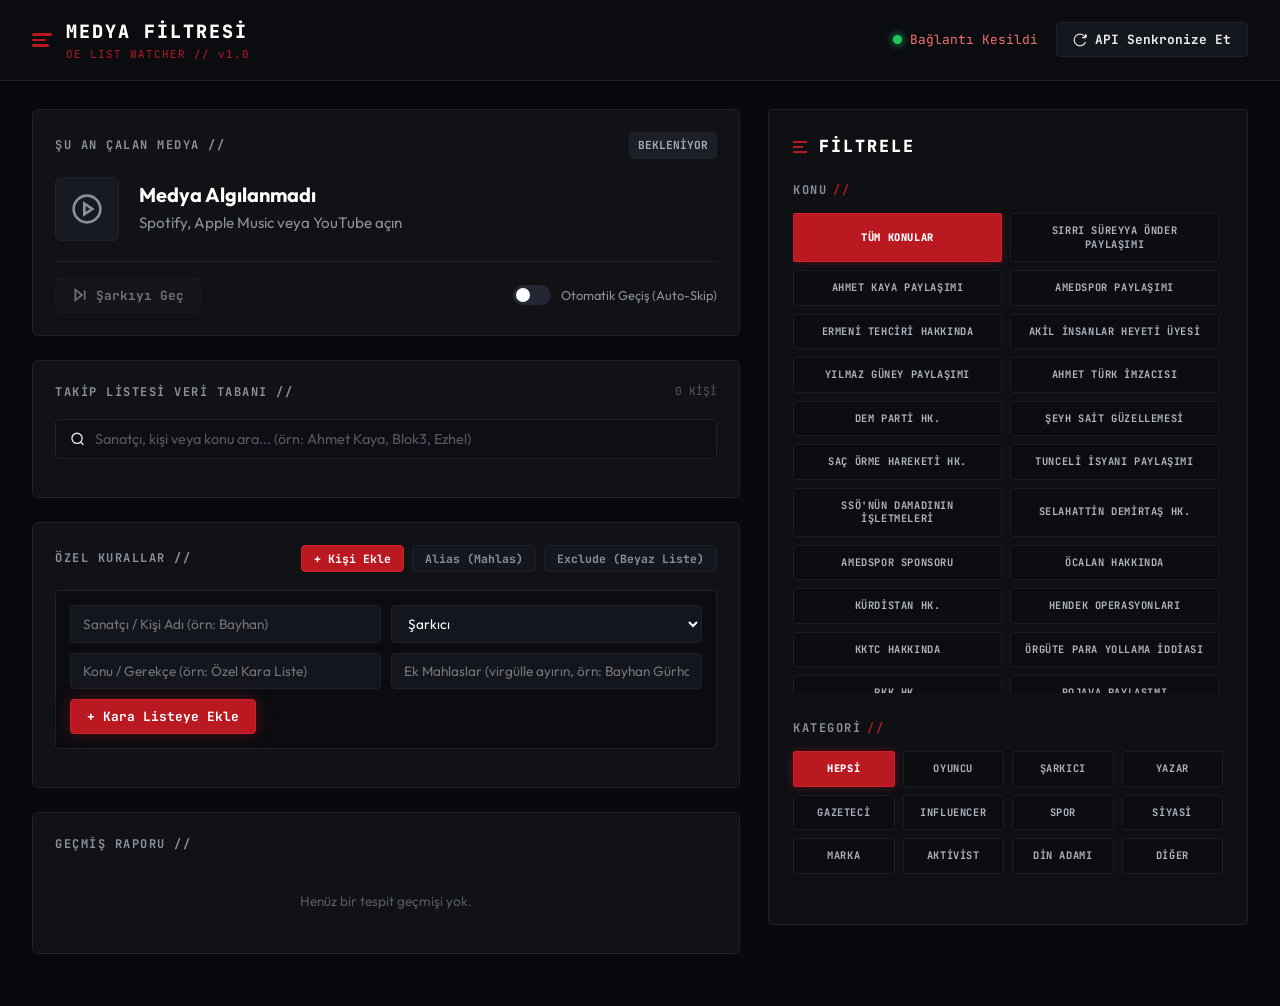
==== pkg/web/static/index.html @ 5edf6cc8 "feat: add config.json, password authentication, network isolation (127.0.0.1), and macOS Menu Bar ap" ====
<!DOCTYPE html>
<html lang="tr">
<head>
  <meta charset="UTF-8">
  <meta name="viewport" content="width=device-width, initial-scale=1.0">
  <title>Medya Filtresi // OE Kontrol Paneli</title>
  <link rel="preconnect" href="https://fonts.googleapis.com">
  <link rel="preconnect" href="https://fonts.gstatic.com" crossorigin>
  <link href="https://fonts.googleapis.com/css2?family=JetBrains+Mono:wght@400;600;700;800&family=Outfit:wght@400;500;600;700;800&display=swap" rel="stylesheet">
  <link rel="stylesheet" href="style.css">
</head>
<body>
  <div class="app-layout">
    <!-- Top Header Navigation -->
    <header class="navbar">
      <div class="brand">
        <div class="brand-icon">
          <span></span><span></span><span></span>
        </div>
        <div class="brand-text">
          <h1>MEDYA FİLTRESİ</h1>
          <span class="brand-tag">OE LIST WATCHER // v1.0</span>
        </div>
      </div>

      <div class="header-actions">
        <div class="live-indicator">
          <span class="pulse-dot"></span>
          <span id="connStatus">Canlı İzleniyor</span>
        </div>
        <button id="btnSync" class="btn btn-secondary">
          <svg width="14" height="14" viewBox="0 0 24 24" fill="none" stroke="currentColor" stroke-width="2"><path d="M21.5 2v6h-6M21.34 15.57a10 10 0 1 1-.57-8.38l5.67-5.67"/></svg>
          <span id="btnSyncText">API Senkronize Et</span>
        </button>
        <button id="btnLogout" class="btn btn-secondary btn-logout" style="display: none;" title="Güvenli Çıkış Yap">
          <span>🔒 Çıkış</span>
        </button>
      </div>
    </header>

    <!-- Cyberpunk Password Lock Screen Overlay -->
    <div id="loginOverlay" class="login-overlay" style="display: none;">
      <div class="login-card">
        <div class="login-badge">
          <span class="lock-icon">🔒</span>
          <span>GÜVENLİ ERİŞİM //</span>
        </div>
        <h2>OE LIST KONTROL PANELİ</h2>
        <p class="login-subtitle">Bu panel parola korumalıdır. Devam etmek için <code>config.json</code> dosyasında tanımlanan şifreyi girin.</p>
        
        <form id="loginForm" class="login-form">
          <div class="login-input-wrapper">
            <input type="password" id="loginPassword" placeholder="Parolanızı girin..." autofocus required autocomplete="current-password">
            <button type="button" id="btnTogglePassword" class="btn-toggle-pwd" title="Şifreyi Göster/Gizle">👁️</button>
          </div>
          <div id="loginErrorMsg" class="login-error" style="display: none;"></div>
          <button type="submit" class="btn btn-danger btn-login">
            <span>Giriş Yap</span>
            <svg width="16" height="16" viewBox="0 0 24 24" fill="none" stroke="currentColor" stroke-width="2.5"><line x1="5" y1="12" x2="19" y2="12"/><polyline points="12 5 19 12 12 19"/></svg>
          </button>
        </form>

        <div class="login-footer">
          <span>🛡️ Ağ Koruması: Etkin (127.0.0.1)</span>
          <span class="hint-muted">Parola config.json dosyasından ayarlanabilir.</span>
        </div>
      </div>
    </div>

    <main class="main-content">
      <!-- Left Column: Now Playing & Match Alert & Person Explorer -->
      <section class="left-panel">
        
        <!-- Live Now Playing Card -->
        <div class="card player-card" id="playerCard">
          <div class="card-header">
            <span class="section-label">ŞU AN ÇALAN MEDYA //</span>
            <span class="badge" id="playerSourceBadge">BEKLENİYOR</span>
          </div>

          <div class="player-body">
            <div class="track-cover-placeholder" id="trackCoverIcon">
              <svg width="32" height="32" viewBox="0 0 24 24" fill="none" stroke="currentColor" stroke-width="2"><circle cx="12" cy="12" r="10"/><path d="M10 8l6 4-6 4V8z"/></svg>
            </div>
            <div class="track-details">
              <h2 class="track-title" id="trackTitle">Medya Algılanmadı</h2>
              <p class="track-artist" id="trackArtist">Spotify, Apple Music veya YouTube açın</p>
              <span class="track-album" id="trackAlbum"></span>
            </div>
          </div>

          <div class="player-controls">
            <button id="btnSkipManual" class="btn btn-skip" disabled>
              <svg width="16" height="16" viewBox="0 0 24 24" fill="none" stroke="currentColor" stroke-width="2.5"><polygon points="5 4 15 12 5 20 5 4"/><line x1="19" y1="5" x2="19" y2="19"/></svg>
              Şarkıyı Geç
            </button>
            <div class="switch-container">
              <label class="switch">
                <input type="checkbox" id="autoSkipToggle">
                <span class="slider"></span>
              </label>
              <span class="switch-label">Otomatik Geçiş (Auto-Skip)</span>
            </div>
          </div>
        </div>

        <!-- Matched Person Alert Box (Appears when active song matches blacklist) -->
        <div class="alert-box" id="matchAlertBox" style="display: none;">
          <div class="alert-header">
            <div class="alert-title">
              <span class="warning-icon">⚠️</span>
              <strong>KARA LİSTE EŞLEŞMESİ BULUNDU!</strong>
            </div>
            <span class="alert-badge" id="alertMatchCategory">ŞARKICI</span>
          </div>
          <div class="alert-content">
            <div class="alert-row">
              <span class="label">İsim Soyisim:</span>
              <span class="value" id="alertMatchName">-</span>
            </div>
            <div class="alert-row">
              <span class="label">Kategori:</span>
              <span class="value" id="alertMatchTags">-</span>
            </div>
            <div class="alert-row">
              <span class="label">Konu(lar):</span>
              <span class="value" id="alertMatchTopics">-</span>
            </div>
          </div>
          <div class="alert-actions">
            <button id="btnAlertSkip" class="btn btn-danger">
              <svg width="16" height="16" viewBox="0 0 24 24" fill="none" stroke="currentColor" stroke-width="2.5"><polygon points="5 4 15 12 5 20 5 4"/><line x1="19" y1="5" x2="19" y2="19"/></svg>
              Şarkıyı Hemen Geç
            </button>
            <button id="btnAlertKeep" class="btn btn-secondary">Dinlemeye Devam Et</button>
            <button id="btnAlertAddAlias" class="btn btn-secondary" title="Bu sanatçıya alias/mahlas ekle">+ Mahlas Ekle</button>
            <button id="btnAlertAddExclude" class="btn btn-secondary" title="Bu sanatçıyı muaf tut (beyaz listeye ekle)">🛡️ Muaf Tut</button>
          </div>
        </div>

        <!-- Person Database Search & View -->
        <div class="card database-card">
          <div class="card-header">
            <span class="section-label">TAKİP LİSTESİ VERİ TABANI //</span>
            <span class="count-badge" id="personCountBadge">0 KİŞİ</span>
          </div>

          <div class="search-bar">
            <svg width="16" height="16" viewBox="0 0 24 24" fill="none" stroke="currentColor" stroke-width="2"><circle cx="11" cy="11" r="8"/><line x1="21" y1="21" x2="16.65" y2="16.65"/></svg>
            <input type="text" id="searchInput" placeholder="Sanatçı, kişi veya konu ara... (örn: Ahmet Kaya, Blok3, Ezhel)">
          </div>

          <div class="persons-list" id="personsList">
            <!-- Rendered by JS -->
          </div>
        </div>

        <!-- Custom Rules Management Card -->
        <div class="card custom-rules-card">
          <div class="card-header">
            <span class="section-label">ÖZEL KURALLAR //</span>
            <div class="rules-tabs">
              <button class="rule-tab-btn active" data-tab="tabAddPerson">+ Kişi Ekle</button>
              <button class="rule-tab-btn" data-tab="tabAlias">Alias (Mahlas)</button>
              <button class="rule-tab-btn" data-tab="tabExclude">Exclude (Beyaz Liste)</button>
            </div>
          </div>

          <!-- Tab 1: Add Person -->
          <div class="rule-tab-pane active" id="tabAddPerson">
            <form id="formAddPerson" class="rules-form">
              <div class="form-row">
                <input type="text" id="customPersonName" placeholder="Sanatçı / Kişi Adı (örn: Bayhan)" required>
                <select id="customPersonTag">
                  <option value="Şarkıcı">Şarkıcı</option>
                  <option value="Oyuncu">Oyuncu</option>
                  <option value="Yazar">Yazar</option>
                  <option value="Gazeteci">Gazeteci</option>
                  <option value="Influencer">Influencer</option>
                  <option value="Spor">Spor</option>
                  <option value="Siyasi">Siyasi</option>
                  <option value="Marka">Marka</option>
                  <option value="Aktivist">Aktivist</option>
                  <option value="Din Adamı">Din Adamı</option>
                  <option value="Diğer">Diğer</option>
                </select>
              </div>
              <div class="form-row">
                <input type="text" id="customPersonTopic" placeholder="Konu / Gerekçe (örn: Özel Kara Liste)">
                <input type="text" id="customPersonAliases" placeholder="Ek Mahlaslar (virgülle ayırın, örn: Bayhan Gürhan)">
              </div>
              <button type="submit" class="btn btn-danger">+ Kara Listeye Ekle</button>
            </form>
            <div class="custom-items-list" id="customPersonsList"></div>
          </div>

          <!-- Tab 2: Custom Alias -->
          <div class="rule-tab-pane" id="tabAlias" style="display: none;">
            <p class="rule-desc">Medyada geçen takma adları veritabanındaki hedef kişiye eşleştirin. (Aşağıdaki listeden hedef kişiyi seçebilir veya listedeki kişilerin yanındaki <strong>+ Alias</strong> butonunu kullanabilirsiniz.)</p>
            <form id="formAddAlias" class="rules-form">
              <div class="form-row">
                <input type="text" id="aliasName" placeholder="Takma Ad / Kısaltma (örn: Süperstar)" required>
                <input type="text" id="aliasTarget" list="allPersonsDatalist" placeholder="Hedef Kişi (Listeden arayın/seçin)" required autocomplete="off">
                <datalist id="allPersonsDatalist"></datalist>
              </div>
              <button type="submit" class="btn btn-secondary">+ Alias Kaydet</button>
            </form>
            <div class="custom-items-list" id="customAliasesList"></div>
          </div>

          <!-- Tab 3: Exclude List (Whitelist) -->
          <div class="rule-tab-pane" id="tabExclude" style="display: none;">
            <p class="rule-desc">Bu listedeki sanatçı veya isimler kara listede eşleşse dahi ASLA uyarılmaz veya geçilmez.</p>
            <form id="formAddExclude" class="rules-form">
              <div class="form-row">
                <input type="text" id="excludeName" placeholder="Muaf Tutulacak Sanatçı / Şarkı (örn: Ahmet Aslan)" required>
                <button type="submit" class="btn btn-secondary">+ Beyaz Listeye Ekle</button>
              </div>
            </form>
            <div class="custom-items-list" id="customExcludeList"></div>
          </div>
        </div>

        <!-- Detection History Log -->
        <div class="card history-card">
          <div class="card-header">
            <span class="section-label">GEÇMİŞ RAPORU //</span>
          </div>
          <div class="history-list" id="historyList">
            <div class="empty-state">Henüz bir tespit geçmişi yok.</div>
          </div>
        </div>

      </section>

      <!-- Right Column: Filter Control Box (Exact Match to User's Screenshot) -->
      <aside class="right-panel">
        <div class="filter-panel">
          <div class="filter-header">
            <div class="filter-title">
              <div class="filter-bars">
                <span></span><span></span><span></span>
              </div>
              <h2>FİLTRELE</h2>
            </div>
          </div>

          <!-- Section: Konu // -->
          <div class="filter-group">
            <div class="group-title">
              <span>KONU</span>
              <span class="slash">//</span>
            </div>
            <div class="button-grid topic-grid" id="topicsGrid">
              <!-- Dynamically populated or exact match buttons -->
              <button class="filter-btn active" data-topic="TÜM KONULAR">TÜM KONULAR</button>
              <button class="filter-btn" data-topic="SIRRI SÜREYYA ÖNDER PAYLAŞIMI">SIRRI SÜREYYA ÖNDER PAYLAŞIMI</button>
              <button class="filter-btn" data-topic="AHMET KAYA PAYLAŞIMI">AHMET KAYA PAYLAŞIMI</button>
              <button class="filter-btn" data-topic="AMEDSPOR PAYLAŞIMI">AMEDSPOR PAYLAŞIMI</button>
              <button class="filter-btn" data-topic="ERMENİ TEHCİRİ HAKKINDA">ERMENİ TEHCİRİ HAKKINDA</button>
              <button class="filter-btn" data-topic="AKİL İNSANLAR HEYETİ ÜYESİ">AKİL İNSANLAR HEYETİ ÜYESİ</button>
              <button class="filter-btn" data-topic="YILMAZ GÜNEY PAYLAŞIMI">YILMAZ GÜNEY PAYLAŞIMI</button>
              <button class="filter-btn" data-topic="AHMET TÜRK İMZACISI">AHMET TÜRK İMZACISI</button>
              <button class="filter-btn" data-topic="DEM PARTİ HK.">DEM PARTİ HK.</button>
              <button class="filter-btn" data-topic="ŞEYH SAİT GÜZELLEMESİ">ŞEYH SAİT GÜZELLEMESİ</button>
              <button class="filter-btn" data-topic="SAÇ ÖRME HAREKETİ HK.">SAÇ ÖRME HAREKETİ HK.</button>
              <button class="filter-btn" data-topic="TUNCELİ İSYANI PAYLAŞIMI">TUNCELİ İSYANI PAYLAŞIMI</button>
              <button class="filter-btn" data-topic="SSÖ'NÜN DAMADININ İŞLETMELERİ">SSÖ'NÜN DAMADININ İŞLETMELERİ</button>
              <button class="filter-btn" data-topic="SELAHATTİN DEMİRTAŞ HK.">SELAHATTİN DEMİRTAŞ HK.</button>
              <button class="filter-btn" data-topic="AMEDSPOR SPONSORU">AMEDSPOR SPONSORU</button>
              <button class="filter-btn" data-topic="ÖCALAN HAKKINDA">ÖCALAN HAKKINDA</button>
              <button class="filter-btn" data-topic="KÜRDİSTAN HK.">KÜRDİSTAN HK.</button>
              <button class="filter-btn" data-topic="HENDEK OPERASYONLARI">HENDEK OPERASYONLARI</button>
              <button class="filter-btn" data-topic="KKTC HAKKINDA">KKTC HAKKINDA</button>
              <button class="filter-btn" data-topic="ÖRGÜTE PARA YOLLAMA İDDİASI">ÖRGÜTE PARA YOLLAMA İDDİASI</button>
              <button class="filter-btn" data-topic="PKK HK.">PKK HK.</button>
              <button class="filter-btn" data-topic="ROJAVA PAYLAŞIMI">ROJAVA PAYLAŞIMI</button>
              <button class="filter-btn" data-topic="SİLAHLI SALDIRI İFADESİ">SİLAHLI SALDIRI İFADESİ</button>
              <button class="filter-btn" data-topic="TSK'YA İFTİRA">TSK'YA İFTİRA</button>
              <button class="filter-btn" data-topic="YDG-H HK.">YDG-H HK.</button>
            </div>
          </div>

          <!-- Section: Kategori // -->
          <div class="filter-group">
            <div class="group-title">
              <span>KATEGORİ</span>
              <span class="slash">//</span>
            </div>
            <div class="button-grid category-grid" id="categoriesGrid">
              <button class="filter-btn active" data-category="HEPSİ">HEPSİ</button>
              <button class="filter-btn" data-category="OYUNCU">OYUNCU</button>
              <button class="filter-btn" data-category="ŞARKICI">ŞARKICI</button>
              <button class="filter-btn" data-category="YAZAR">YAZAR</button>
              <button class="filter-btn" data-category="GAZETECİ">GAZETECİ</button>
              <button class="filter-btn" data-category="INFLUENCER">INFLUENCER</button>
              <button class="filter-btn" data-category="SPOR">SPOR</button>
              <button class="filter-btn" data-category="SİYASİ">SİYASİ</button>
              <button class="filter-btn" data-category="MARKA">MARKA</button>
              <button class="filter-btn" data-category="AKTİVİST">AKTİVİST</button>
              <button class="filter-btn" data-category="DİN ADAMI">DİN ADAMI</button>
              <button class="filter-btn" data-category="DİĞER">DİĞER</button>
            </div>
          </div>

        </div>
      </aside>
    </main>
  </div>

  <!-- Modal: Quick Add Alias from Person List -->
  <div class="modal-backdrop" id="aliasModal" style="display: none;">
    <div class="modal-card">
      <div class="modal-header">
        <div class="modal-title">
          <span class="slash">//</span>
          <h3>ALİAS (MAHLAS) EKLE</h3>
        </div>
        <button class="modal-close-btn" id="btnModalClose">✕</button>
      </div>
      <div class="modal-body">
        <div class="modal-info-row">
          <span class="modal-label">HEDEF KİŞİ:</span>
          <span class="modal-target-name" id="modalTargetName">-</span>
        </div>
        <div class="modal-input-group">
          <label for="modalAliasInput">Bu kişi için geçerli olacak takma ad / mahlas:</label>
          <input type="text" id="modalAliasInput" placeholder="Örn: Süperstar, Blok, vb." autocomplete="off">
        </div>
        <p class="modal-hint">💡 Çalan medyada veya şarkı başlığında bu takma ad geçtiğinde otomatik olarak seçilen kişiyle eşleşecektir.</p>
      </div>
      <div class="modal-footer">
        <button class="btn btn-secondary" id="btnModalCancel">İptal</button>
        <button class="btn btn-danger" id="btnModalSave">+ Alias Kaydet</button>
      </div>
    </div>
  </div>

  <!-- Toast Notification Container -->
  <div class="toast-container" id="toastContainer"></div>

  <script src="app.js"></script>
</body>
</html>
---- pkg/web/static/style.css ----
:root {
  --bg-main: #08090c;
  --bg-card: #101216;
  --bg-card-hover: #15181e;
  --bg-btn: #0c0d10;
  --border-color: #1e2129;
  --border-focus: #353945;
  --text-primary: #ededed;
  --text-secondary: #8c909e;
  --text-muted: #555966;
  
  --accent-red: #ba1922;
  --accent-red-hover: #d21f29;
  --accent-red-glow: rgba(186, 25, 34, 0.35);
  
  --color-green: #22c55e;
  --color-amber: #f59e0b;
  --color-blue: #3b82f6;

  --font-main: 'Outfit', -apple-system, BlinkMacSystemFont, sans-serif;
  --font-mono: 'JetBrains Mono', monospace;
}

* {
  box-sizing: border-box;
  margin: 0;
  padding: 0;
}

body {
  background-color: var(--bg-main);
  color: var(--text-primary);
  font-family: var(--font-main);
  line-height: 1.5;
  min-height: 100vh;
  -webkit-font-smoothing: antialiased;
}

.app-layout {
  display: flex;
  flex-direction: column;
  min-height: 100vh;
}

/* Navbar */
.navbar {
  display: flex;
  justify-content: space-between;
  align-items: center;
  padding: 18px 32px;
  background: #0b0c10;
  border-bottom: 1px solid var(--border-color);
  position: sticky;
  top: 0;
  z-index: 100;
}

.brand {
  display: flex;
  align-items: center;
  gap: 14px;
}

.brand-icon {
  display: flex;
  flex-direction: column;
  gap: 3px;
  width: 20px;
}

.brand-icon span {
  display: block;
  height: 2.5px;
  background: var(--accent-red);
  border-radius: 2px;
}
.brand-icon span:nth-child(2) { width: 14px; }
.brand-icon span:nth-child(3) { width: 17px; }

.brand-text h1 {
  font-family: var(--font-mono);
  font-size: 1.15rem;
  font-weight: 800;
  letter-spacing: 2px;
  color: #ffffff;
}

.brand-tag {
  font-family: var(--font-mono);
  font-size: 0.68rem;
  color: var(--accent-red);
  letter-spacing: 1px;
  display: block;
}

.header-actions {
  display: flex;
  align-items: center;
  gap: 18px;
}

.live-indicator {
  display: flex;
  align-items: center;
  gap: 8px;
  font-family: var(--font-mono);
  font-size: 0.8rem;
  color: var(--text-secondary);
}

.pulse-dot {
  width: 9px;
  height: 9px;
  border-radius: 50%;
  background: var(--color-green);
  box-shadow: 0 0 8px var(--color-green);
  animation: pulse 2s infinite;
}

@keyframes pulse {
  0% { transform: scale(0.95); opacity: 0.7; }
  50% { transform: scale(1.15); opacity: 1; }
  100% { transform: scale(0.95); opacity: 0.7; }
}

/* Layout Grid */
.main-content {
  display: grid;
  grid-template-columns: 1fr 480px;
  gap: 28px;
  padding: 28px 32px;
  max-width: 1600px;
  margin: 0 auto;
  width: 100%;
}

@media (max-width: 1100px) {
  .main-content {
    grid-template-columns: 1fr;
  }
}

/* Cards */
.card {
  background: var(--bg-card);
  border: 1px solid var(--border-color);
  border-radius: 6px;
  padding: 22px;
  margin-bottom: 24px;
}

.card-header {
  display: flex;
  justify-content: space-between;
  align-items: center;
  margin-bottom: 18px;
}

.section-label {
  font-family: var(--font-mono);
  font-size: 0.75rem;
  font-weight: 700;
  letter-spacing: 1.5px;
  color: var(--text-secondary);
}

.badge {
  font-family: var(--font-mono);
  font-size: 0.7rem;
  font-weight: 700;
  padding: 4px 8px;
  border-radius: 4px;
  background: #1c1f28;
  color: #a4a9b8;
  border: 1px solid var(--border-color);
}

.badge.playing {
  background: rgba(34, 197, 94, 0.15);
  color: #4ade80;
  border-color: rgba(34, 197, 94, 0.3);
}

.badge.warn {
  background: var(--accent-red-glow);
  color: #ff6b6b;
  border-color: var(--accent-red);
}

/* Player Card */
.player-body {
  display: flex;
  align-items: center;
  gap: 20px;
  margin-bottom: 20px;
}

.track-cover-placeholder {
  width: 64px;
  height: 64px;
  border-radius: 6px;
  background: #181a22;
  border: 1px solid var(--border-color);
  display: flex;
  align-items: center;
  justify-content: center;
  color: var(--text-secondary);
}

.track-details {
  flex: 1;
  min-width: 0;
}

.track-title {
  font-size: 1.25rem;
  font-weight: 700;
  white-space: nowrap;
  overflow: hidden;
  text-overflow: ellipsis;
  color: #fff;
}

.track-artist {
  font-size: 0.95rem;
  color: var(--text-secondary);
  margin-top: 2px;
}

.track-album {
  font-size: 0.8rem;
  color: var(--text-muted);
  display: block;
  margin-top: 2px;
}

.player-controls {
  display: flex;
  align-items: center;
  justify-content: space-between;
  border-top: 1px solid var(--border-color);
  padding-top: 16px;
}

/* Buttons */
.btn {
  display: inline-flex;
  align-items: center;
  gap: 8px;
  padding: 8px 16px;
  border-radius: 4px;
  font-family: var(--font-mono);
  font-size: 0.8rem;
  font-weight: 700;
  cursor: pointer;
  border: 1px solid transparent;
  transition: all 0.15s ease;
}

.btn:disabled {
  opacity: 0.4;
  cursor: not-allowed;
}

.btn-secondary {
  background: #15171e;
  border-color: var(--border-color);
  color: var(--text-primary);
}

.btn-secondary:hover:not(:disabled) {
  background: #1c202a;
  border-color: var(--border-focus);
}

.btn-skip {
  background: #181b24;
  border-color: var(--border-color);
  color: #fff;
}

.btn-skip:hover:not(:disabled) {
  background: var(--accent-red);
  border-color: var(--accent-red-hover);
}

.btn-danger {
  background: var(--accent-red);
  border-color: var(--accent-red-hover);
  color: #ffffff;
  box-shadow: 0 0 15px var(--accent-red-glow);
}

.btn-danger:hover:not(:disabled) {
  background: var(--accent-red-hover);
}

/* Switch */
.switch-container {
  display: flex;
  align-items: center;
  gap: 10px;
}

.switch {
  position: relative;
  display: inline-block;
  width: 38px;
  height: 20px;
}

.switch input {
  opacity: 0;
  width: 0;
  height: 0;
}

.slider {
  position: absolute;
  cursor: pointer;
  top: 0; left: 0; right: 0; bottom: 0;
  background-color: #242733;
  transition: .3s;
  border-radius: 20px;
}

.slider:before {
  position: absolute;
  content: "";
  height: 14px;
  width: 14px;
  left: 3px;
  bottom: 3px;
  background-color: white;
  transition: .3s;
  border-radius: 50%;
}

input:checked + .slider {
  background-color: var(--accent-red);
}

input:checked + .slider:before {
  transform: translateX(18px);
}

.switch-label {
  font-size: 0.8rem;
  color: var(--text-secondary);
}

/* Alert Box */
.alert-box {
  background: #1a0f12;
  border: 1.5px solid var(--accent-red);
  border-radius: 6px;
  padding: 20px;
  margin-bottom: 24px;
  box-shadow: 0 0 25px rgba(186, 25, 34, 0.25);
  animation: glow 1.5s infinite alternate;
}

@keyframes glow {
  from { border-color: var(--accent-red); }
  to { border-color: #f87171; }
}

.alert-header {
  display: flex;
  justify-content: space-between;
  align-items: center;
  margin-bottom: 14px;
}

.alert-title {
  display: flex;
  align-items: center;
  gap: 8px;
  font-family: var(--font-mono);
  font-size: 0.9rem;
  color: #ff7676;
}

.alert-badge {
  background: var(--accent-red);
  color: #fff;
  font-family: var(--font-mono);
  font-size: 0.7rem;
  font-weight: 800;
  padding: 3px 8px;
  border-radius: 3px;
}

.alert-content {
  display: flex;
  flex-direction: column;
  gap: 6px;
  margin-bottom: 18px;
  background: rgba(0,0,0,0.3);
  padding: 12px;
  border-radius: 4px;
}

.alert-row {
  display: flex;
  font-size: 0.85rem;
}

.alert-row .label {
  width: 110px;
  color: var(--text-secondary);
  font-family: var(--font-mono);
}

.alert-row .value {
  color: #ffffff;
  font-weight: 600;
}

.alert-actions {
  display: flex;
  gap: 12px;
}

/* Person Database Card */
.search-bar {
  display: flex;
  align-items: center;
  gap: 10px;
  background: #0e0f14;
  border: 1px solid var(--border-color);
  padding: 10px 14px;
  border-radius: 4px;
  margin-bottom: 16px;
}

.search-bar input {
  background: transparent;
  border: none;
  outline: none;
  color: #fff;
  width: 100%;
  font-family: var(--font-main);
  font-size: 0.9rem;
}

.search-bar input::placeholder {
  color: var(--text-muted);
}

.count-badge {
  font-family: var(--font-mono);
  font-size: 0.7rem;
  color: var(--text-muted);
}

.persons-list {
  max-height: 380px;
  overflow-y: auto;
  display: flex;
  flex-direction: column;
  gap: 8px;
}

.person-item {
  background: #0c0e12;
  border: 1px solid var(--border-color);
  padding: 10px 14px;
  border-radius: 4px;
  display: flex;
  justify-content: space-between;
  align-items: center;
  gap: 12px;
  transition: all 0.15s ease;
}

.person-item:hover {
  background: #11141b;
  border-color: #292d38;
}

.person-info {
  display: flex;
  flex-direction: column;
  gap: 3px;
  flex: 1;
  min-width: 0;
}

.person-name {
  font-size: 0.95rem;
  font-weight: 600;
  color: #fff;
  white-space: nowrap;
  overflow: hidden;
  text-overflow: ellipsis;
}

.person-topics {
  font-size: 0.75rem;
  color: var(--text-muted);
  white-space: nowrap;
  overflow: hidden;
  text-overflow: ellipsis;
}

.person-side {
  display: flex;
  align-items: center;
  gap: 10px;
  flex-shrink: 0;
}

.person-tags {
  display: flex;
  gap: 6px;
}

.tag-pill {
  font-family: var(--font-mono);
  font-size: 0.65rem;
  padding: 2px 6px;
  border-radius: 3px;
  background: #181a24;
  color: #9ba0b4;
  border: 1px solid var(--border-color);
}

.person-actions {
  display: flex;
  gap: 6px;
}

.btn-item-action {
  background: #141720;
  border: 1px solid var(--border-color);
  color: var(--text-secondary);
  font-family: var(--font-mono);
  font-size: 0.72rem;
  padding: 3px 8px;
  border-radius: 3px;
  cursor: pointer;
  transition: all 0.15s ease;
  white-space: nowrap;
  display: inline-flex;
  align-items: center;
  gap: 4px;
}

.btn-item-action:hover {
  background: #1c212d;
  color: #fff;
  border-color: var(--border-focus);
}

.btn-add-alias:hover {
  background: rgba(186, 25, 34, 0.2);
  border-color: var(--accent-red);
  color: #ff8080;
}

.btn-add-exclude:hover {
  background: rgba(34, 197, 94, 0.15);
  border-color: var(--color-green);
  color: #4ade80;
}

/* History Card */
.history-list {
  display: flex;
  flex-direction: column;
  gap: 8px;
  max-height: 250px;
  overflow-y: auto;
}

.history-item {
  display: flex;
  justify-content: space-between;
  align-items: center;
  font-size: 0.8rem;
  padding: 8px 12px;
  background: #0c0e12;
  border-left: 3px solid var(--border-color);
  border-radius: 2px;
}

.history-item.skipped { border-left-color: var(--accent-red); }
.history-item.kept { border-left-color: var(--color-blue); }

.empty-state {
  color: var(--text-muted);
  font-size: 0.85rem;
  text-align: center;
  padding: 20px;
}

/* ==========================================================================
   Filter Panel (Right Aside - Matching User Screenshot)
   ========================================================================== */
.filter-panel {
  background: #0e1014;
  border: 1px solid var(--border-color);
  border-radius: 4px;
  padding: 24px;
  position: sticky;
  top: 90px;
}

.filter-header {
  margin-bottom: 22px;
}

.filter-title {
  display: flex;
  align-items: center;
  gap: 12px;
}

.filter-bars {
  display: flex;
  flex-direction: column;
  gap: 3px;
}

.filter-bars span {
  display: block;
  width: 14px;
  height: 2px;
  background: var(--accent-red);
}
.filter-bars span:nth-child(2) { width: 10px; }
.filter-bars span:nth-child(3) { width: 14px; }

.filter-title h2 {
  font-family: var(--font-mono);
  font-size: 1.05rem;
  font-weight: 800;
  letter-spacing: 2px;
  color: #ffffff;
}

.filter-group {
  margin-bottom: 26px;
}

.group-title {
  font-family: var(--font-mono);
  font-size: 0.75rem;
  font-weight: 700;
  letter-spacing: 1.5px;
  color: #8c909e;
  margin-bottom: 14px;
  display: flex;
  gap: 6px;
}

.group-title .slash {
  color: var(--accent-red);
}

.button-grid {
  display: grid;
  gap: 8px;
}

.topic-grid {
  grid-template-columns: 1fr 1fr;
  max-height: 480px;
  overflow-y: auto;
  padding-right: 4px;
}

.category-grid {
  grid-template-columns: repeat(auto-fill, minmax(100px, 1fr));
}

.filter-btn {
  background: var(--bg-btn);
  border: 1px solid #1a1c22;
  color: #b1b5c2;
  font-family: var(--font-mono);
  font-size: 0.65rem;
  font-weight: 700;
  letter-spacing: 0.6px;
  text-transform: uppercase;
  padding: 10px 8px;
  border-radius: 2px;
  cursor: pointer;
  text-align: center;
  transition: all 0.12s ease;
  line-height: 1.3;
}

.filter-btn:hover {
  background: #161820;
  border-color: #2c303c;
  color: #ffffff;
}

.filter-btn.active {
  background: var(--accent-red);
  border-color: var(--accent-red-hover);
  color: #ffffff;
  font-weight: 800;
  box-shadow: 0 0 10px rgba(186, 25, 34, 0.4);
}

/* Custom scrollbars */
::-webkit-scrollbar {
  width: 5px;
  height: 5px;
}
::-webkit-scrollbar-track {
  background: transparent;
}
::-webkit-scrollbar-thumb {
  background: #232632;
  border-radius: 3px;
}
::-webkit-scrollbar-thumb:hover {
  background: #373b4d;
}

/* Custom Rules Card */
.rules-tabs {
  display: flex;
  gap: 8px;
}

.rule-tab-btn {
  background: #141720;
  border: 1px solid var(--border-color);
  color: var(--text-secondary);
  font-family: var(--font-mono);
  font-size: 0.72rem;
  font-weight: 700;
  padding: 5px 12px;
  border-radius: 4px;
  cursor: pointer;
  transition: all 0.15s ease;
}

.rule-tab-btn:hover {
  background: #1b202c;
  color: #fff;
}

.rule-tab-btn.active {
  background: var(--accent-red);
  border-color: var(--accent-red-hover);
  color: #fff;
}

.rule-desc {
  font-size: 0.8rem;
  color: var(--text-muted);
  margin-bottom: 12px;
}

.rules-form {
  display: flex;
  flex-direction: column;
  gap: 10px;
  margin-bottom: 16px;
  background: #0b0c10;
  padding: 14px;
  border-radius: 4px;
  border: 1px solid var(--border-color);
}

.form-row {
  display: flex;
  gap: 10px;
}

.rules-form input, .rules-form select {
  flex: 1;
  background: #14161f;
  border: 1px solid var(--border-color);
  padding: 8px 12px;
  border-radius: 4px;
  color: #fff;
  font-family: var(--font-main);
  font-size: 0.85rem;
  outline: none;
}

.rules-form input:focus, .rules-form select:focus {
  border-color: var(--border-focus);
}

.rules-form button {
  align-self: flex-start;
}

.custom-items-list {
  display: flex;
  flex-direction: column;
  gap: 6px;
  max-height: 220px;
  overflow-y: auto;
}

.custom-item {
  display: flex;
  justify-content: space-between;
  align-items: center;
  background: #0c0e12;
  border: 1px solid var(--border-color);
  padding: 8px 12px;
  border-radius: 4px;
  font-size: 0.85rem;
}

.custom-item-name {
  font-weight: 600;
  color: #fff;
}

.custom-item-meta {
  font-size: 0.75rem;
  color: var(--text-muted);
  margin-left: 8px;
}

.btn-icon-del {
  background: transparent;
  border: none;
  color: #ef4444;
  cursor: pointer;
  padding: 4px 8px;
  border-radius: 3px;
  font-family: var(--font-mono);
  font-size: 0.8rem;
  transition: all 0.15s ease;
}

.btn-icon-del:hover {
  background: rgba(239, 68, 68, 0.2);
  color: #ff7878;
}

/* Modal Backdrop & Dialog */
.modal-backdrop {
  position: fixed;
  inset: 0;
  background: rgba(4, 5, 7, 0.82);
  backdrop-filter: blur(6px);
  -webkit-backdrop-filter: blur(6px);
  z-index: 1000;
  display: flex;
  justify-content: center;
  align-items: center;
  padding: 20px;
  animation: fadeIn 0.15s ease-out;
}

@keyframes fadeIn {
  from { opacity: 0; }
  to { opacity: 1; }
}

.modal-card {
  background: #111318;
  border: 1px solid var(--border-color);
  border-top: 2.5px solid var(--accent-red);
  border-radius: 6px;
  width: 100%;
  max-width: 480px;
  box-shadow: 0 16px 40px rgba(0, 0, 0, 0.7), 0 0 24px rgba(186, 25, 34, 0.2);
  animation: slideUp 0.18s ease-out;
}

@keyframes slideUp {
  from { transform: translateY(12px) scale(0.98); opacity: 0; }
  to { transform: translateY(0) scale(1); opacity: 1; }
}

.modal-header {
  display: flex;
  justify-content: space-between;
  align-items: center;
  padding: 16px 20px;
  border-bottom: 1px solid var(--border-color);
}

.modal-title {
  display: flex;
  align-items: center;
  gap: 8px;
}

.modal-title h3 {
  font-family: var(--font-mono);
  font-size: 0.9rem;
  letter-spacing: 1.5px;
  color: #fff;
  font-weight: 700;
}

.modal-close-btn {
  background: transparent;
  border: none;
  color: var(--text-muted);
  font-size: 1.1rem;
  cursor: pointer;
  padding: 4px 8px;
  border-radius: 3px;
  transition: all 0.15s;
}

.modal-close-btn:hover {
  background: rgba(255, 255, 255, 0.08);
  color: #fff;
}

.modal-body {
  padding: 20px;
  display: flex;
  flex-direction: column;
  gap: 14px;
}

.modal-info-row {
  display: flex;
  align-items: baseline;
  gap: 10px;
  background: #090a0d;
  padding: 10px 14px;
  border-radius: 4px;
  border: 1px solid var(--border-color);
}

.modal-label {
  font-family: var(--font-mono);
  font-size: 0.72rem;
  color: var(--text-muted);
  letter-spacing: 1px;
}

.modal-target-name {
  font-size: 1rem;
  font-weight: 700;
  color: #ffffff;
}

.modal-input-group {
  display: flex;
  flex-direction: column;
  gap: 6px;
}

.modal-input-group label {
  font-size: 0.82rem;
  color: var(--text-secondary);
}

.modal-input-group input {
  background: #090a0d;
  border: 1px solid var(--border-color);
  padding: 10px 14px;
  border-radius: 4px;
  color: #fff;
  font-family: var(--font-main);
  font-size: 0.95rem;
  outline: none;
  transition: all 0.15s ease;
}

.modal-input-group input:focus {
  border-color: var(--accent-red);
  box-shadow: 0 0 12px rgba(186, 25, 34, 0.3);
}

.modal-hint {
  font-size: 0.76rem;
  color: var(--text-muted);
  line-height: 1.4;
}

.modal-footer {
  display: flex;
  justify-content: flex-end;
  gap: 10px;
  padding: 14px 20px;
  background: #0d0f14;
  border-top: 1px solid var(--border-color);
  border-radius: 0 0 6px 6px;
}

/* Toast Notifications */
.toast-container {
  position: fixed;
  bottom: 24px;
  right: 24px;
  z-index: 1100;
  display: flex;
  flex-direction: column;
  gap: 10px;
  pointer-events: none;
}

.toast {
  background: #141720;
  border: 1px solid var(--border-color);
  border-left: 3px solid var(--color-green);
  padding: 12px 18px;
  border-radius: 4px;
  color: #fff;
  font-size: 0.85rem;
  font-family: var(--font-mono);
  box-shadow: 0 8px 24px rgba(0, 0, 0, 0.6);
  display: flex;
  align-items: center;
  gap: 10px;
  animation: toastIn 0.25s ease-out;
  pointer-events: auto;
}

.toast.toast-error {
  border-left-color: var(--accent-red);
}

@keyframes toastIn {
  from { transform: translateX(30px); opacity: 0; }
  to { transform: translateX(0); opacity: 1; }
}

@keyframes toastOut {
  from { transform: translateX(0); opacity: 1; }
  to { transform: translateX(30px); opacity: 0; }
}

/* Cyberpunk Login Overlay Screen */
.login-overlay {
  position: fixed;
  inset: 0;
  background: radial-gradient(circle at center, rgba(16, 18, 26, 0.96) 0%, rgba(5, 6, 8, 0.99) 100%);
  backdrop-filter: blur(12px);
  -webkit-backdrop-filter: blur(12px);
  z-index: 2000;
  display: flex;
  justify-content: center;
  align-items: center;
  padding: 24px;
  animation: fadeIn 0.25s ease-out;
}

.login-card {
  background: #0f1117;
  border: 1px solid var(--border-color);
  border-top: 3px solid var(--accent-red);
  border-radius: 8px;
  width: 100%;
  max-width: 440px;
  padding: 36px 30px;
  box-shadow: 0 20px 50px rgba(0, 0, 0, 0.8), 0 0 30px rgba(186, 25, 34, 0.25);
  display: flex;
  flex-direction: column;
  align-items: center;
  text-align: center;
  animation: slideUp 0.25s ease-out;
}

.login-badge {
  display: inline-flex;
  align-items: center;
  gap: 6px;
  background: rgba(186, 25, 34, 0.15);
  border: 1px solid rgba(186, 25, 34, 0.4);
  color: #ff7878;
  font-family: var(--font-mono);
  font-size: 0.72rem;
  font-weight: 700;
  letter-spacing: 1.5px;
  padding: 4px 12px;
  border-radius: 20px;
  margin-bottom: 18px;
}

.login-card h2 {
  font-family: var(--font-mono);
  font-size: 1.25rem;
  color: #fff;
  letter-spacing: 1px;
  margin-bottom: 8px;
}

.login-subtitle {
  font-size: 0.82rem;
  color: var(--text-secondary);
  line-height: 1.5;
  margin-bottom: 24px;
}

.login-subtitle code {
  color: #ff9494;
  background: #191c26;
  padding: 2px 6px;
  border-radius: 3px;
  font-family: var(--font-mono);
}

.login-form {
  width: 100%;
  display: flex;
  flex-direction: column;
  gap: 14px;
}

.login-input-wrapper {
  position: relative;
  width: 100%;
}

.login-input-wrapper input {
  width: 100%;
  background: #08090c;
  border: 1px solid var(--border-color);
  padding: 12px 44px 12px 16px;
  border-radius: 4px;
  color: #fff;
  font-family: var(--font-mono);
  font-size: 0.95rem;
  outline: none;
  transition: all 0.2s ease;
}

.login-input-wrapper input:focus {
  border-color: var(--accent-red);
  box-shadow: 0 0 14px rgba(186, 25, 34, 0.35);
}

.btn-toggle-pwd {
  position: absolute;
  right: 12px;
  top: 50%;
  transform: translateY(-50%);
  background: transparent;
  border: none;
  cursor: pointer;
  opacity: 0.6;
  font-size: 0.9rem;
  transition: opacity 0.15s;
}

.btn-toggle-pwd:hover {
  opacity: 1;
}

.login-error {
  background: rgba(186, 25, 34, 0.2);
  border: 1px solid var(--accent-red);
  color: #ff8e8e;
  padding: 8px 12px;
  border-radius: 4px;
  font-size: 0.78rem;
  font-family: var(--font-mono);
  text-align: left;
}

.btn-login {
  width: 100%;
  padding: 12px;
  font-size: 0.9rem;
  display: flex;
  justify-content: center;
  align-items: center;
  gap: 8px;
}

.login-footer {
  margin-top: 24px;
  padding-top: 18px;
  border-top: 1px solid var(--border-color);
  width: 100%;
  display: flex;
  flex-direction: column;
  gap: 4px;
  font-size: 0.72rem;
  font-family: var(--font-mono);
  color: var(--color-green);
}

.hint-muted {
  color: var(--text-muted);
}

.btn-logout {
  display: inline-flex;
  align-items: center;
  gap: 6px;
  font-family: var(--font-mono);
  font-size: 0.78rem;
}
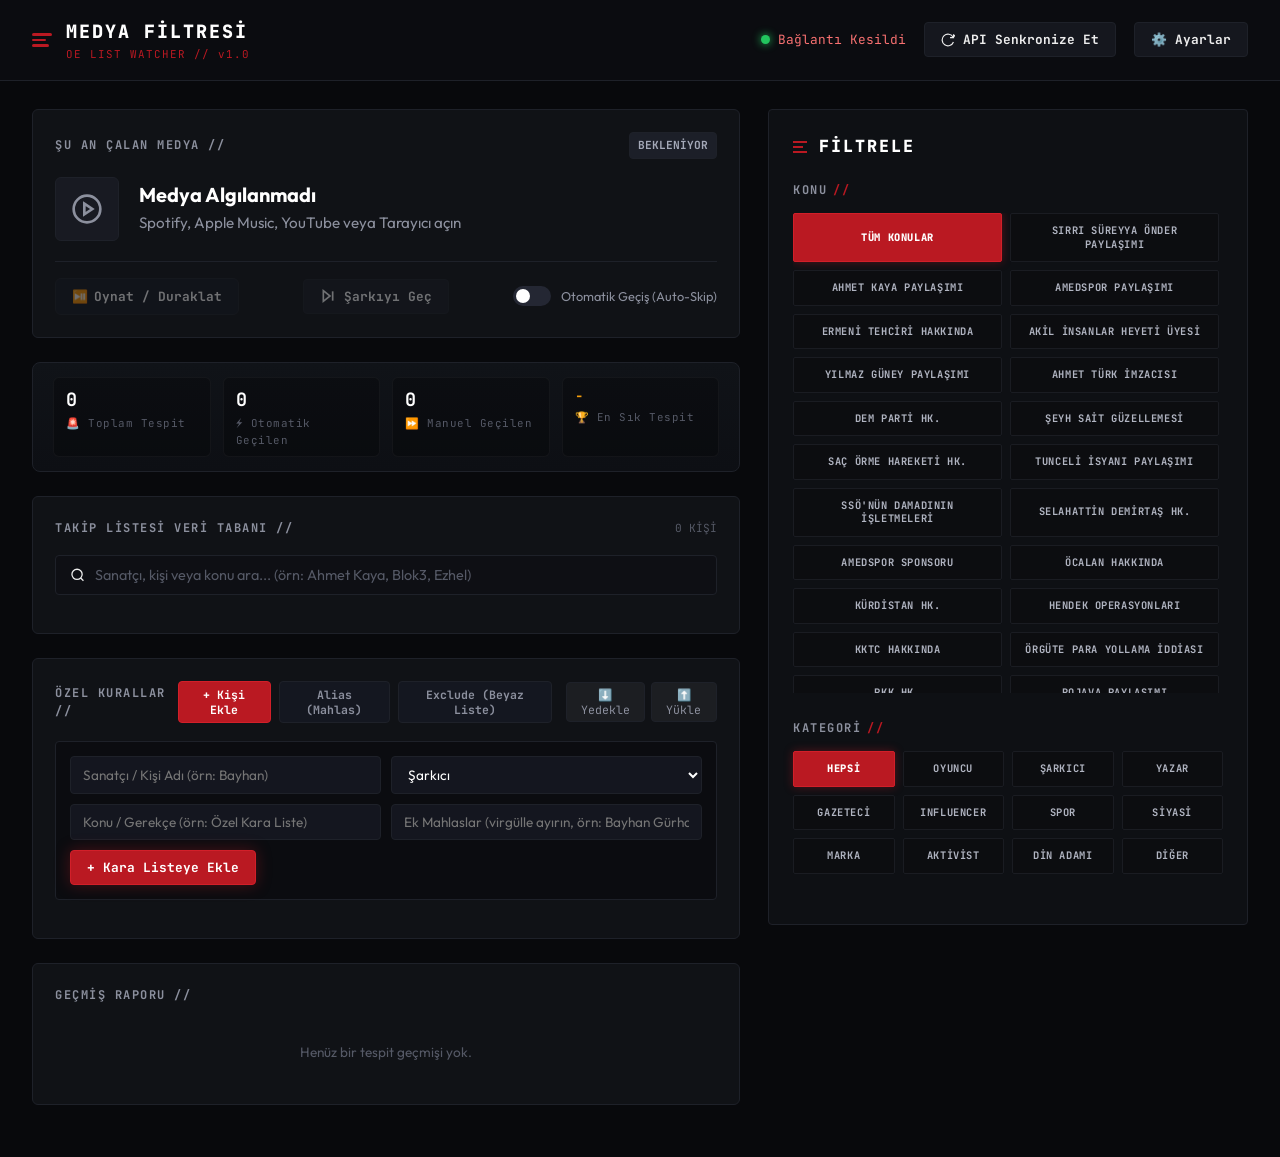
==== commit da1c3397: "feat: config persistence, fuzzy matching, live analytics, snooze, music controls, and launchagent se" ====
--- a/pkg/web/static/index.html
+++ b/pkg/web/static/index.html
@@ -32,6 +32,9 @@
           <svg width="14" height="14" viewBox="0 0 24 24" fill="none" stroke="currentColor" stroke-width="2"><path d="M21.5 2v6h-6M21.34 15.57a10 10 0 1 1-.57-8.38l5.67-5.67"/></svg>
           <span id="btnSyncText">API Senkronize Et</span>
         </button>
+        <button id="btnOpenSettings" class="btn btn-secondary" title="Uygulama ve config.json Ayarları">
+          <span>⚙️ Ayarlar</span>
+        </button>
         <button id="btnLogout" class="btn btn-secondary btn-logout" style="display: none;" title="Güvenli Çıkış Yap">
           <span>🔒 Çıkış</span>
         </button>
@@ -84,12 +87,16 @@
             </div>
             <div class="track-details">
               <h2 class="track-title" id="trackTitle">Medya Algılanmadı</h2>
-              <p class="track-artist" id="trackArtist">Spotify, Apple Music veya YouTube açın</p>
+              <p class="track-artist" id="trackArtist">Spotify, Apple Music, YouTube veya Tarayıcı açın</p>
               <span class="track-album" id="trackAlbum"></span>
             </div>
           </div>
 
           <div class="player-controls">
+            <button id="btnPlayPause" class="btn btn-secondary btn-control-play" title="Oynat / Duraklat" disabled>
+              <span id="playPauseIcon">⏯️</span>
+              <span id="playPauseText">Oynat / Duraklat</span>
+            </button>
             <button id="btnSkipManual" class="btn btn-skip" disabled>
               <svg width="16" height="16" viewBox="0 0 24 24" fill="none" stroke="currentColor" stroke-width="2.5"><polygon points="5 4 15 12 5 20 5 4"/><line x1="19" y1="5" x2="19" y2="19"/></svg>
               Şarkıyı Geç
@@ -104,6 +111,28 @@
           </div>
         </div>
 
+        <!-- Live Analytics Stats Card -->
+        <div class="card stats-card" id="statsCard">
+          <div class="stats-grid">
+            <div class="stat-item">
+              <span class="stat-num" id="statTotalDetections">0</span>
+              <span class="stat-label">🚨 Toplam Tespit</span>
+            </div>
+            <div class="stat-item">
+              <span class="stat-num" id="statAutoSkips">0</span>
+              <span class="stat-label">⚡ Otomatik Geçilen</span>
+            </div>
+            <div class="stat-item">
+              <span class="stat-num" id="statManualSkips">0</span>
+              <span class="stat-label">⏩ Manuel Geçilen</span>
+            </div>
+            <div class="stat-item">
+              <span class="stat-num stat-top" id="statTopPerson">-</span>
+              <span class="stat-label">🏆 En Sık Tespit</span>
+            </div>
+          </div>
+        </div>
+
         <!-- Matched Person Alert Box (Appears when active song matches blacklist) -->
         <div class="alert-box" id="matchAlertBox" style="display: none;">
           <div class="alert-header">
@@ -132,6 +161,7 @@
               <svg width="16" height="16" viewBox="0 0 24 24" fill="none" stroke="currentColor" stroke-width="2.5"><polygon points="5 4 15 12 5 20 5 4"/><line x1="19" y1="5" x2="19" y2="19"/></svg>
               Şarkıyı Hemen Geç
             </button>
+            <button id="btnAlertSnooze" class="btn btn-secondary" title="Bu sanatçıya 1 saatliğine izin ver">⏳ 1 Saat İzin Ver</button>
             <button id="btnAlertKeep" class="btn btn-secondary">Dinlemeye Devam Et</button>
             <button id="btnAlertAddAlias" class="btn btn-secondary" title="Bu sanatçıya alias/mahlas ekle">+ Mahlas Ekle</button>
             <button id="btnAlertAddExclude" class="btn btn-secondary" title="Bu sanatçıyı muaf tut (beyaz listeye ekle)">🛡️ Muaf Tut</button>
@@ -159,10 +189,17 @@
         <div class="card custom-rules-card">
           <div class="card-header">
             <span class="section-label">ÖZEL KURALLAR //</span>
-            <div class="rules-tabs">
-              <button class="rule-tab-btn active" data-tab="tabAddPerson">+ Kişi Ekle</button>
-              <button class="rule-tab-btn" data-tab="tabAlias">Alias (Mahlas)</button>
-              <button class="rule-tab-btn" data-tab="tabExclude">Exclude (Beyaz Liste)</button>
+            <div class="rules-header-right">
+              <div class="rules-tabs">
+                <button class="rule-tab-btn active" data-tab="tabAddPerson">+ Kişi Ekle</button>
+                <button class="rule-tab-btn" data-tab="tabAlias">Alias (Mahlas)</button>
+                <button class="rule-tab-btn" data-tab="tabExclude">Exclude (Beyaz Liste)</button>
+              </div>
+              <div class="rules-io-btns">
+                <button id="btnExportRules" class="btn-micro" title="Özel kuralları JSON olarak indir">⬇️ Yedekle</button>
+                <button id="btnImportRules" class="btn-micro" title="Özel kuralları JSON dosyasından yükle">⬆️ Yükle</button>
+                <input type="file" id="rulesFileInput" accept=".json" style="display: none;">
+              </div>
             </div>
           </div>
 
@@ -336,6 +373,121 @@
     </div>
   </div>
 
+  <!-- Modal: Application Configuration & Settings -->
+  <div class="modal-backdrop" id="settingsModal" style="display: none;">
+    <div class="modal-card settings-modal-card">
+      <div class="modal-header">
+        <div class="modal-title">
+          <span class="slash">//</span>
+          <h3>YAPILANDIRMA & AYARLAR (CONFIG)</h3>
+        </div>
+        <button class="modal-close-btn" id="btnSettingsClose">✕</button>
+      </div>
+      <div class="modal-body settings-modal-body">
+        <form id="settingsForm">
+          <!-- Switches Grid -->
+          <div class="settings-switches-grid">
+            <div class="settings-switch-item">
+              <label class="switch">
+                <input type="checkbox" id="cfgAutoSkip">
+                <span class="slider"></span>
+              </label>
+              <div class="switch-meta">
+                <strong>Otomatik Geçiş (Auto-Skip)</strong>
+                <span>Kara listedeki şarkılar onay sormadan doğrudan geçilir.</span>
+              </div>
+            </div>
+
+            <div class="settings-switch-item">
+              <label class="switch">
+                <input type="checkbox" id="cfgEnableDialog">
+                <span class="slider"></span>
+              </label>
+              <div class="switch-meta">
+                <strong>macOS Onay Penceresi (Dialog)</strong>
+                <span>Eşleşme tespitinde ekranda Geç/Dinle onay penceresi açılır.</span>
+              </div>
+            </div>
+
+            <div class="settings-switch-item">
+              <label class="switch">
+                <input type="checkbox" id="cfgFuzzyMatching">
+                <span class="slider"></span>
+              </label>
+              <div class="switch-meta">
+                <strong>Bulanık Eşleştirme (Fuzzy Match)</strong>
+                <span>Harf ve yazım hatalarında Levenshtein benzerlik skoru ile yakalar.</span>
+              </div>
+            </div>
+          </div>
+
+          <!-- Slider: Fuzzy Threshold -->
+          <div class="settings-row" id="rowFuzzyThreshold">
+            <div class="setting-label-row">
+              <label for="cfgFuzzyThreshold">Bulanık Eşleşme Hassasiyeti:</label>
+              <span class="threshold-val" id="fuzzyThresholdVal">%85</span>
+            </div>
+            <input type="range" id="cfgFuzzyThreshold" min="70" max="98" step="1" value="85" class="range-slider">
+          </div>
+
+          <!-- Select: Poll Interval & Category -->
+          <div class="settings-row-pair">
+            <div class="settings-field">
+              <label for="cfgPollInterval">Medya Tarama Sıklığı:</label>
+              <select id="cfgPollInterval">
+                <option value="1000">1000 ms (Çok Hızlı)</option>
+                <option value="1500">1500 ms (Önerilen)</option>
+                <option value="2000">2000 ms (Normal)</option>
+                <option value="3000">3000 ms (Tasarruf Modu)</option>
+              </select>
+            </div>
+            <div class="settings-field">
+              <label for="cfgCategory">Varsayılan Kategori:</label>
+              <select id="cfgCategory">
+                <option value="HEPSİ">HEPSİ (Tüm Listeyi Kapsar)</option>
+                <option value="ŞARKICI">ŞARKICI</option>
+                <option value="OYUNCU">OYUNCU</option>
+                <option value="YAZAR">YAZAR</option>
+                <option value="GAZETECİ">GAZETECİ</option>
+                <option value="INFLUENCER">INFLUENCER</option>
+                <option value="SPOR">SPOR</option>
+                <option value="SİYASİ">SİYASİ</option>
+                <option value="MARKA">MARKA</option>
+                <option value="AKTİVİST">AKTİVİST</option>
+                <option value="DİN ADAMI">DİN ADAMI</option>
+                <option value="DİĞER">DİĞER</option>
+              </select>
+            </div>
+          </div>
+
+          <!-- Password & Web Port -->
+          <div class="settings-row-pair">
+            <div class="settings-field">
+              <label for="cfgWebPassword">Web Paneli Giriş Parolası:</label>
+              <input type="text" id="cfgWebPassword" placeholder="Parola (örn: admin)">
+            </div>
+            <div class="settings-field">
+              <label for="cfgWebPort">Web Portu:</label>
+              <input type="number" id="cfgWebPort" placeholder="8080">
+            </div>
+          </div>
+
+          <div class="settings-field">
+            <label for="cfgApiUrl">OE List API URL:</label>
+            <input type="text" id="cfgApiUrl" placeholder="https://oelist-api.frax.tr/v1">
+          </div>
+
+          <p class="modal-hint">💾 <strong>config.json otomatik güncellenir:</strong> Kaydettiğiniz tüm ayarlar <code>config.json</code> dosyasına kaydedilir ve bir sonraki açılışlarda korunur.</p>
+
+          <div class="modal-footer">
+            <button type="button" class="btn btn-secondary" id="btnSettingsCancel">İptal</button>
+            <button type="submit" class="btn btn-danger" id="btnSettingsSave">💾 Ayarları config.json'a Kaydet</button>
+          </div>
+        </form>
+      </div>
+    </div>
+  </div>
+
   <!-- Toast Notification Container -->
   <div class="toast-container" id="toastContainer"></div>
 
--- a/pkg/web/static/style.css
+++ b/pkg/web/static/style.css
@@ -1195,3 +1195,227 @@
   font-size: 0.78rem;
 }
 
+/* Analytics Stats Card */
+.stats-card {
+  padding: 14px 20px;
+  background: linear-gradient(180deg, #101318 0%, #0d0f14 100%);
+  border: 1px solid var(--border-color);
+  border-radius: 8px;
+}
+
+.stats-grid {
+  display: grid;
+  grid-template-columns: repeat(4, 1fr);
+  gap: 12px;
+}
+
+.stat-item {
+  display: flex;
+  flex-direction: column;
+  gap: 2px;
+  padding: 8px 12px;
+  background: rgba(0, 0, 0, 0.25);
+  border: 1px solid rgba(255, 255, 255, 0.04);
+  border-radius: 6px;
+}
+
+.stat-num {
+  font-family: var(--font-mono);
+  font-size: 1.15rem;
+  font-weight: 700;
+  color: #ffffff;
+}
+
+.stat-num.stat-top {
+  font-size: 0.88rem;
+  white-space: nowrap;
+  overflow: hidden;
+  text-overflow: ellipsis;
+  color: var(--color-amber);
+}
+
+.stat-label {
+  font-family: var(--font-mono);
+  font-size: 0.68rem;
+  color: var(--text-muted);
+  letter-spacing: 0.5px;
+}
+
+/* Play/Pause Control Button */
+.btn-control-play {
+  display: inline-flex;
+  align-items: center;
+  gap: 6px;
+  padding: 9px 16px;
+  font-family: var(--font-mono);
+  font-size: 0.8rem;
+  background: #141720;
+  border: 1px solid var(--border-color);
+  color: #fff;
+  border-radius: 6px;
+  cursor: pointer;
+  transition: all 0.2s;
+}
+
+.btn-control-play:hover:not(:disabled) {
+  background: #1c202c;
+  border-color: var(--border-focus);
+}
+
+/* Rules Header & I/O Buttons */
+.rules-header-right {
+  display: flex;
+  align-items: center;
+  gap: 14px;
+}
+
+.rules-io-btns {
+  display: flex;
+  align-items: center;
+  gap: 6px;
+}
+
+.btn-micro {
+  background: rgba(255, 255, 255, 0.05);
+  border: 1px solid var(--border-color);
+  color: var(--text-secondary);
+  font-family: var(--font-mono);
+  font-size: 0.72rem;
+  padding: 4px 8px;
+  border-radius: 4px;
+  cursor: pointer;
+  transition: all 0.2s;
+}
+
+.btn-micro:hover {
+  background: rgba(255, 255, 255, 0.12);
+  color: #ffffff;
+  border-color: var(--border-focus);
+}
+
+/* Settings Modal */
+.settings-modal-card {
+  max-width: 620px;
+  width: 92%;
+}
+
+.settings-modal-body {
+  display: flex;
+  flex-direction: column;
+  gap: 18px;
+  padding: 24px;
+}
+
+.settings-switches-grid {
+  display: flex;
+  flex-direction: column;
+  gap: 12px;
+}
+
+.settings-switch-item {
+  display: flex;
+  align-items: center;
+  gap: 14px;
+  padding: 10px 14px;
+  background: rgba(255, 255, 255, 0.02);
+  border: 1px solid var(--border-color);
+  border-radius: 6px;
+}
+
+.switch-meta {
+  display: flex;
+  flex-direction: column;
+  gap: 2px;
+}
+
+.switch-meta strong {
+  font-size: 0.85rem;
+  color: #ffffff;
+}
+
+.switch-meta span {
+  font-size: 0.72rem;
+  color: var(--text-muted);
+}
+
+.settings-row {
+  display: flex;
+  flex-direction: column;
+  gap: 8px;
+  padding: 10px 14px;
+  background: rgba(255, 255, 255, 0.02);
+  border: 1px solid var(--border-color);
+  border-radius: 6px;
+}
+
+.setting-label-row {
+  display: flex;
+  justify-content: space-between;
+  align-items: center;
+}
+
+.setting-label-row label {
+  font-size: 0.82rem;
+  color: #ffffff;
+  font-weight: 500;
+}
+
+.threshold-val {
+  font-family: var(--font-mono);
+  font-size: 0.85rem;
+  font-weight: 700;
+  color: var(--accent-red);
+}
+
+.range-slider {
+  width: 100%;
+  accent-color: var(--accent-red);
+  cursor: pointer;
+}
+
+.settings-row-pair {
+  display: grid;
+  grid-template-columns: 1fr 1fr;
+  gap: 14px;
+}
+
+.settings-field {
+  display: flex;
+  flex-direction: column;
+  gap: 6px;
+}
+
+.settings-field label {
+  font-size: 0.78rem;
+  color: var(--text-secondary);
+  font-family: var(--font-mono);
+}
+
+.settings-field input,
+.settings-field select {
+  background: #08090c;
+  border: 1px solid var(--border-color);
+  color: #fff;
+  padding: 9px 12px;
+  border-radius: 6px;
+  font-family: var(--font-mono);
+  font-size: 0.82rem;
+  outline: none;
+  transition: border-color 0.2s;
+}
+
+.settings-field input:focus,
+.settings-field select:focus {
+  border-color: var(--accent-red);
+}
+
+@media (max-width: 900px) {
+  .stats-grid {
+    grid-template-columns: repeat(2, 1fr);
+  }
+  .settings-row-pair {
+    grid-template-columns: 1fr;
+  }
+}
+
+
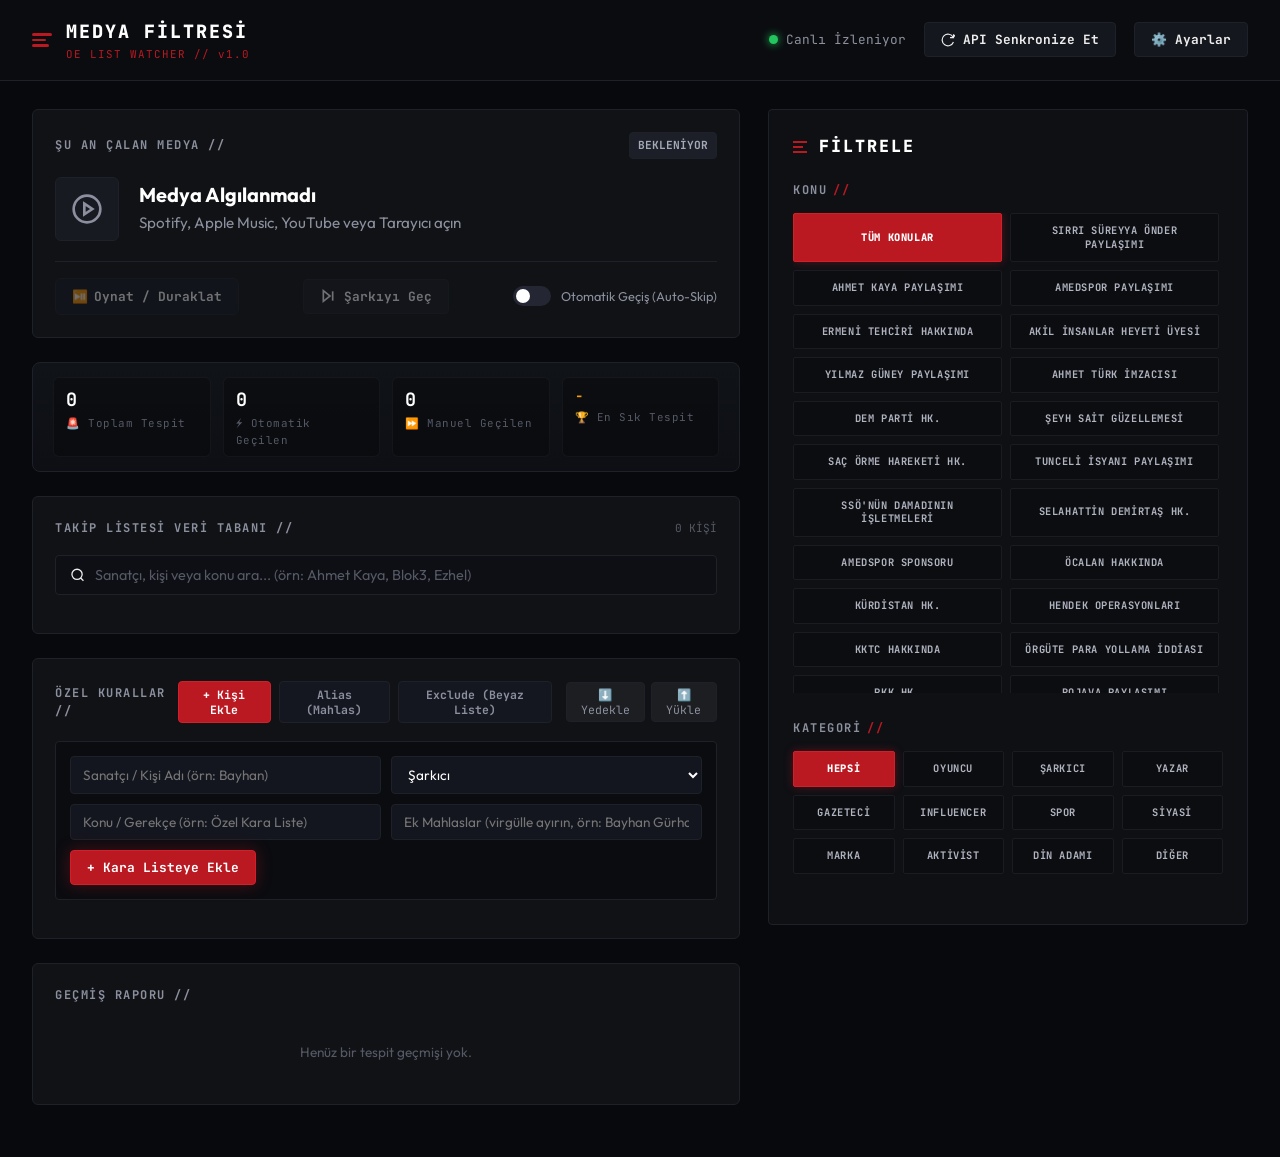
==== commit 19bc1dbb: "feat: complete all enhancements (interactive dialog, darwin notifications, SSE, auto-sync, youtube c" ====
--- a/pkg/web/static/index.html
+++ b/pkg/web/static/index.html
@@ -460,7 +460,7 @@
             </div>
           </div>
 
-          <!-- Password & Web Port -->
+          <!-- Password, Web Port & Auto-Sync -->
           <div class="settings-row-pair">
             <div class="settings-field">
               <label for="cfgWebPassword">Web Paneli Giriş Parolası:</label>
@@ -472,9 +472,20 @@
             </div>
           </div>
 
-          <div class="settings-field">
-            <label for="cfgApiUrl">OE List API URL:</label>
-            <input type="text" id="cfgApiUrl" placeholder="https://oelist-api.frax.tr/v1">
+          <div class="settings-row-pair">
+            <div class="settings-field">
+              <label for="cfgAutoSyncHours">Otomatik API Senkronizasyonu:</label>
+              <select id="cfgAutoSyncHours">
+                <option value="6">Her 6 Saatte Bir</option>
+                <option value="12">Her 12 Saatte Bir (Önerilen)</option>
+                <option value="24">Günde Bir Kez (24 Saat)</option>
+                <option value="0">Devre Dışı (Yalnızca Manuel)</option>
+              </select>
+            </div>
+            <div class="settings-field">
+              <label for="cfgApiUrl">OE List API URL:</label>
+              <input type="text" id="cfgApiUrl" placeholder="https://oelist-api.frax.tr/v1">
+            </div>
           </div>
 
           <p class="modal-hint">💾 <strong>config.json otomatik güncellenir:</strong> Kaydettiğiniz tüm ayarlar <code>config.json</code> dosyasına kaydedilir ve bir sonraki açılışlarda korunur.</p>
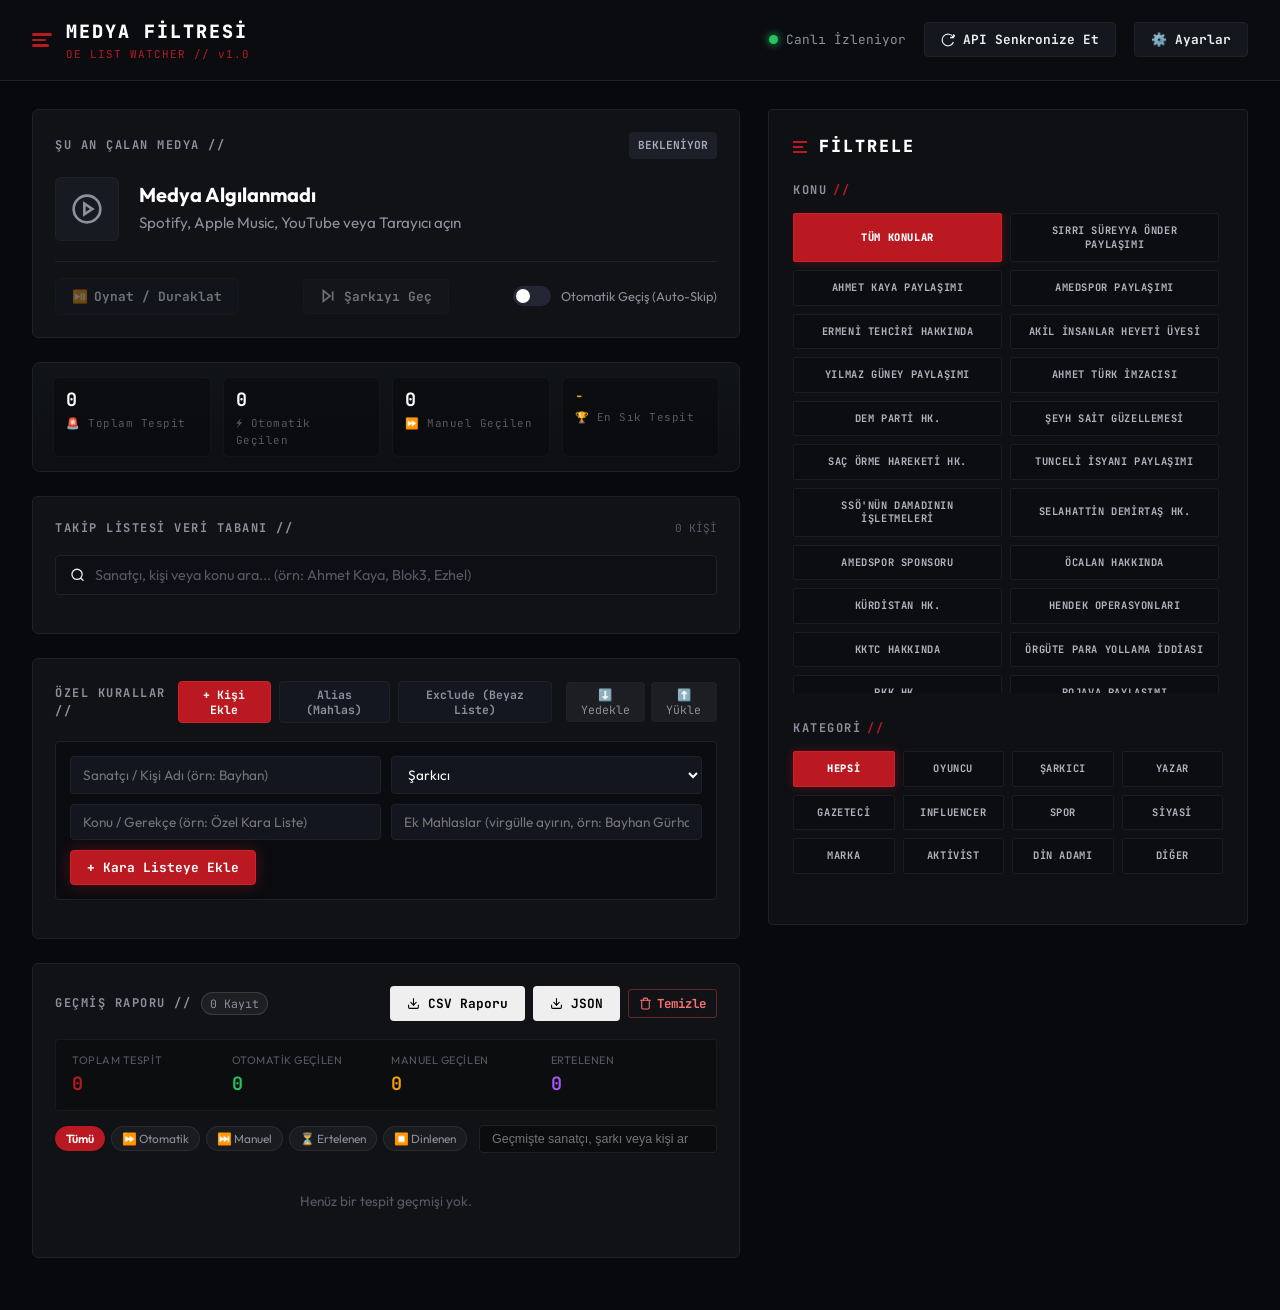
==== commit c669ef2c: "feat(history): implement persistent history, stats reporting, and CSV/JSON export" ====
--- a/pkg/web/static/index.html
+++ b/pkg/web/static/index.html
@@ -258,13 +258,72 @@
           </div>
         </div>
 
-        <!-- Detection History Log -->
+        <!-- Detection History Log & Reports -->
         <div class="card history-card">
-          <div class="card-header">
-            <span class="section-label">GEÇMİŞ RAPORU //</span>
-          </div>
+          <div class="card-header history-card-header">
+            <div class="history-title-group">
+              <span class="section-label">GEÇMİŞ RAPORU //</span>
+              <span class="history-count-badge" id="historyCountBadge">0 Kayıt</span>
+            </div>
+            <div class="history-actions">
+              <button type="button" class="btn btn-sm btn-outline" id="btnExportCSV" title="Geçmiş raporunu Excel/CSV olarak indir">
+                <svg width="13" height="13" viewBox="0 0 24 24" fill="none" stroke="currentColor" stroke-width="2" stroke-linecap="round" stroke-linejoin="round"><path d="M21 15v4a2 2 0 0 1-2 2H5a2 2 0 0 1-2-2v-4"/><polyline points="7 10 12 15 17 10"/><line x1="12" y1="15" x2="12" y2="3"/></svg>
+                CSV Raporu
+              </button>
+              <button type="button" class="btn btn-sm btn-outline" id="btnExportJSON" title="Geçmişi JSON formatında indir">
+                <svg width="13" height="13" viewBox="0 0 24 24" fill="none" stroke="currentColor" stroke-width="2" stroke-linecap="round" stroke-linejoin="round"><path d="M21 15v4a2 2 0 0 1-2 2H5a2 2 0 0 1-2-2v-4"/><polyline points="7 10 12 15 17 10"/><line x1="12" y1="15" x2="12" y2="3"/></svg>
+                JSON
+              </button>
+              <button type="button" class="btn btn-sm btn-danger-outline" id="btnClearHistory" title="Geçmiş kayıtlarını temizle">
+                <svg width="13" height="13" viewBox="0 0 24 24" fill="none" stroke="currentColor" stroke-width="2" stroke-linecap="round" stroke-linejoin="round"><polyline points="3 6 5 6 21 6"/><path d="M19 6v14a2 2 0 0 1-2 2H7a2 2 0 0 1-2-2V6m3 0V4a2 2 0 0 1 2-2h4a2 2 0 0 1 2 2v2"/></svg>
+                Temizle
+              </button>
+            </div>
+          </div>
+
+          <!-- History Quick Stats Bar -->
+          <div class="history-stats-bar">
+            <div class="hist-stat-item">
+              <span class="hist-stat-label">Toplam Tespit</span>
+              <span class="hist-stat-val text-red" id="histStatDetections">0</span>
+            </div>
+            <div class="hist-stat-item">
+              <span class="hist-stat-label">Otomatik Geçilen</span>
+              <span class="hist-stat-val text-green" id="histStatAutoSkips">0</span>
+            </div>
+            <div class="hist-stat-item">
+              <span class="hist-stat-label">Manuel Geçilen</span>
+              <span class="hist-stat-val text-amber" id="histStatManualSkips">0</span>
+            </div>
+            <div class="hist-stat-item">
+              <span class="hist-stat-label">Ertelenen</span>
+              <span class="hist-stat-val text-purple" id="histStatSnoozed">0</span>
+            </div>
+          </div>
+
+          <!-- History Filter and Search Bar -->
+          <div class="history-toolbar">
+            <div class="history-filter-pills" id="historyFilterPills">
+              <button type="button" class="hist-pill active" data-action="all">Tümü</button>
+              <button type="button" class="hist-pill" data-action="auto_skipped">⏩ Otomatik</button>
+              <button type="button" class="hist-pill" data-action="manual_skip">⏭️ Manuel</button>
+              <button type="button" class="hist-pill" data-action="snoozed">⏳ Ertelenen</button>
+              <button type="button" class="hist-pill" data-action="kept">⏹️ Dinlenen</button>
+            </div>
+            <div class="history-search-wrap">
+              <input type="text" id="historySearchInput" class="history-search-input" placeholder="Geçmişte sanatçı, şarkı veya kişi ara...">
+              <button type="button" id="historySearchClear" class="history-search-clear" style="display:none;">✕</button>
+            </div>
+          </div>
+
+          <!-- History List Container -->
           <div class="history-list" id="historyList">
             <div class="empty-state">Henüz bir tespit geçmişi yok.</div>
+          </div>
+
+          <!-- Load More Button -->
+          <div class="history-footer" id="historyFooter" style="display:none;">
+            <button type="button" class="btn btn-sm btn-ghost" id="btnLoadMoreHistory">Daha Fazla Kayıt Yükle...</button>
           </div>
         </div>
 
--- a/pkg/web/static/style.css
+++ b/pkg/web/static/style.css
@@ -565,12 +565,184 @@
   color: #4ade80;
 }
 
-/* History Card */
+/* ==========================================================================
+   History Card & Reports
+   ========================================================================== */
+.history-card-header {
+  display: flex;
+  justify-content: space-between;
+  align-items: center;
+  flex-wrap: wrap;
+  gap: 10px;
+}
+
+.history-title-group {
+  display: flex;
+  align-items: center;
+  gap: 10px;
+}
+
+.history-count-badge {
+  background: rgba(255, 255, 255, 0.06);
+  border: 1px solid rgba(255, 255, 255, 0.12);
+  padding: 2px 8px;
+  border-radius: 12px;
+  font-size: 0.72rem;
+  font-family: var(--font-mono);
+  color: var(--text-secondary);
+}
+
+.history-actions {
+  display: flex;
+  gap: 8px;
+  align-items: center;
+  flex-wrap: wrap;
+}
+
+.btn-danger-outline {
+  background: transparent;
+  border: 1px solid rgba(239, 68, 68, 0.4);
+  color: #f87171;
+  font-size: 0.78rem;
+  padding: 5px 10px;
+  border-radius: 3px;
+  cursor: pointer;
+  display: inline-flex;
+  align-items: center;
+  gap: 5px;
+  transition: all 0.15s ease;
+}
+
+.btn-danger-outline:hover {
+  background: rgba(239, 68, 68, 0.18);
+  border-color: #ef4444;
+  color: #fff;
+}
+
+.history-stats-bar {
+  display: grid;
+  grid-template-columns: repeat(4, 1fr);
+  gap: 10px;
+  margin-bottom: 14px;
+  padding: 12px 16px;
+  background: rgba(0, 0, 0, 0.28);
+  border: 1px solid rgba(255, 255, 255, 0.05);
+  border-radius: 4px;
+}
+
+@media (max-width: 650px) {
+  .history-stats-bar {
+    grid-template-columns: repeat(2, 1fr);
+  }
+}
+
+.hist-stat-item {
+  display: flex;
+  flex-direction: column;
+  gap: 2px;
+}
+
+.hist-stat-label {
+  font-size: 0.68rem;
+  text-transform: uppercase;
+  letter-spacing: 0.05em;
+  color: var(--text-muted);
+}
+
+.hist-stat-val {
+  font-size: 1.15rem;
+  font-weight: 700;
+  font-family: var(--font-mono);
+}
+
+.text-red { color: var(--accent-red); }
+.text-green { color: #22c55e; }
+.text-amber { color: #f59e0b; }
+.text-purple { color: #a855f7; }
+
+.history-toolbar {
+  display: flex;
+  justify-content: space-between;
+  align-items: center;
+  gap: 12px;
+  margin-bottom: 14px;
+  flex-wrap: wrap;
+}
+
+.history-filter-pills {
+  display: flex;
+  gap: 6px;
+  flex-wrap: wrap;
+}
+
+.hist-pill {
+  background: rgba(255, 255, 255, 0.04);
+  border: 1px solid rgba(255, 255, 255, 0.08);
+  color: var(--text-secondary);
+  font-size: 0.74rem;
+  padding: 4px 10px;
+  border-radius: 14px;
+  cursor: pointer;
+  transition: all 0.15s ease;
+  font-family: inherit;
+}
+
+.hist-pill:hover {
+  background: rgba(255, 255, 255, 0.09);
+  color: var(--text-primary);
+}
+
+.hist-pill.active {
+  background: var(--accent-red);
+  border-color: var(--accent-red);
+  color: #fff;
+  font-weight: 600;
+}
+
+.history-search-wrap {
+  position: relative;
+  min-width: 220px;
+  flex: 1;
+}
+
+.history-search-input {
+  width: 100%;
+  background: rgba(0, 0, 0, 0.35);
+  border: 1px solid var(--border-color);
+  border-radius: 4px;
+  padding: 6px 28px 6px 12px;
+  font-size: 0.78rem;
+  color: var(--text-primary);
+  outline: none;
+  transition: border-color 0.15s ease;
+}
+
+.history-search-input:focus {
+  border-color: var(--accent-red);
+}
+
+.history-search-clear {
+  position: absolute;
+  right: 8px;
+  top: 50%;
+  transform: translateY(-50%);
+  background: none;
+  border: none;
+  color: var(--text-muted);
+  cursor: pointer;
+  font-size: 0.75rem;
+  padding: 2px 4px;
+}
+
+.history-search-clear:hover {
+  color: var(--text-primary);
+}
+
 .history-list {
   display: flex;
   flex-direction: column;
   gap: 8px;
-  max-height: 250px;
+  max-height: 440px;
   overflow-y: auto;
 }
 
@@ -578,21 +750,131 @@
   display: flex;
   justify-content: space-between;
   align-items: center;
-  font-size: 0.8rem;
-  padding: 8px 12px;
-  background: #0c0e12;
-  border-left: 3px solid var(--border-color);
-  border-radius: 2px;
-}
-
-.history-item.skipped { border-left-color: var(--accent-red); }
-.history-item.kept { border-left-color: var(--color-blue); }
+  font-size: 0.82rem;
+  padding: 10px 14px;
+  background: rgba(18, 20, 26, 0.75);
+  border: 1px solid rgba(255, 255, 255, 0.04);
+  border-left: 4px solid var(--border-color);
+  border-radius: 3px;
+  transition: all 0.15s ease;
+  gap: 12px;
+}
+
+.history-item:hover {
+  background: rgba(26, 30, 40, 0.9);
+  border-color: rgba(255, 255, 255, 0.1);
+  transform: translateX(2px);
+}
+
+.history-item.auto_skipped { border-left-color: #22c55e; }
+.history-item.manual_skip,
+.history-item.skipped { border-left-color: #f59e0b; }
+.history-item.snoozed { border-left-color: #a855f7; }
+.history-item.kept { border-left-color: #3b82f6; }
+.history-item.skip_failed { border-left-color: #ef4444; }
+.history-item.pending,
+.history-item.timeout { border-left-color: #64748b; }
+
+.hist-item-left {
+  display: flex;
+  flex-direction: column;
+  gap: 3px;
+  min-width: 0;
+}
+
+.hist-item-meta {
+  display: flex;
+  align-items: center;
+  gap: 8px;
+  flex-wrap: wrap;
+}
+
+.hist-item-person {
+  font-weight: 600;
+  color: #fff;
+  font-size: 0.86rem;
+}
+
+.hist-item-cat {
+  font-size: 0.68rem;
+  padding: 1px 6px;
+  border-radius: 3px;
+  background: rgba(255, 255, 255, 0.08);
+  color: var(--text-secondary);
+}
+
+.hist-item-track {
+  font-size: 0.78rem;
+  color: var(--text-secondary);
+  white-space: nowrap;
+  overflow: hidden;
+  text-overflow: ellipsis;
+}
+
+.hist-item-app-badge {
+  font-size: 0.68rem;
+  padding: 2px 6px;
+  border-radius: 3px;
+  background: rgba(0, 0, 0, 0.4);
+  border: 1px solid rgba(255, 255, 255, 0.08);
+  color: var(--text-muted);
+  font-family: var(--font-mono);
+}
+
+.hist-item-right {
+  display: flex;
+  flex-direction: column;
+  align-items: flex-end;
+  gap: 4px;
+  flex-shrink: 0;
+}
+
+.hist-time {
+  font-family: var(--font-mono);
+  font-size: 0.7rem;
+  color: var(--text-muted);
+}
+
+.badge-auto-skip {
+  background: rgba(34, 197, 94, 0.15);
+  border: 1px solid rgba(34, 197, 94, 0.4);
+  color: #4ade80;
+}
+
+.badge-manual-skip {
+  background: rgba(245, 158, 11, 0.15);
+  border: 1px solid rgba(245, 158, 11, 0.4);
+  color: #fbbf24;
+}
+
+.badge-snooze {
+  background: rgba(168, 85, 247, 0.15);
+  border: 1px solid rgba(168, 85, 247, 0.4);
+  color: #c084fc;
+}
+
+.badge-kept {
+  background: rgba(59, 130, 246, 0.15);
+  border: 1px solid rgba(59, 130, 246, 0.4);
+  color: #60a5fa;
+}
+
+.badge-failed {
+  background: rgba(239, 68, 68, 0.15);
+  border: 1px solid rgba(239, 68, 68, 0.4);
+  color: #f87171;
+}
+
+.history-footer {
+  text-align: center;
+  padding-top: 10px;
+}
 
 .empty-state {
   color: var(--text-muted);
   font-size: 0.85rem;
   text-align: center;
-  padding: 20px;
+  padding: 24px;
 }
 
 /* ==========================================================================
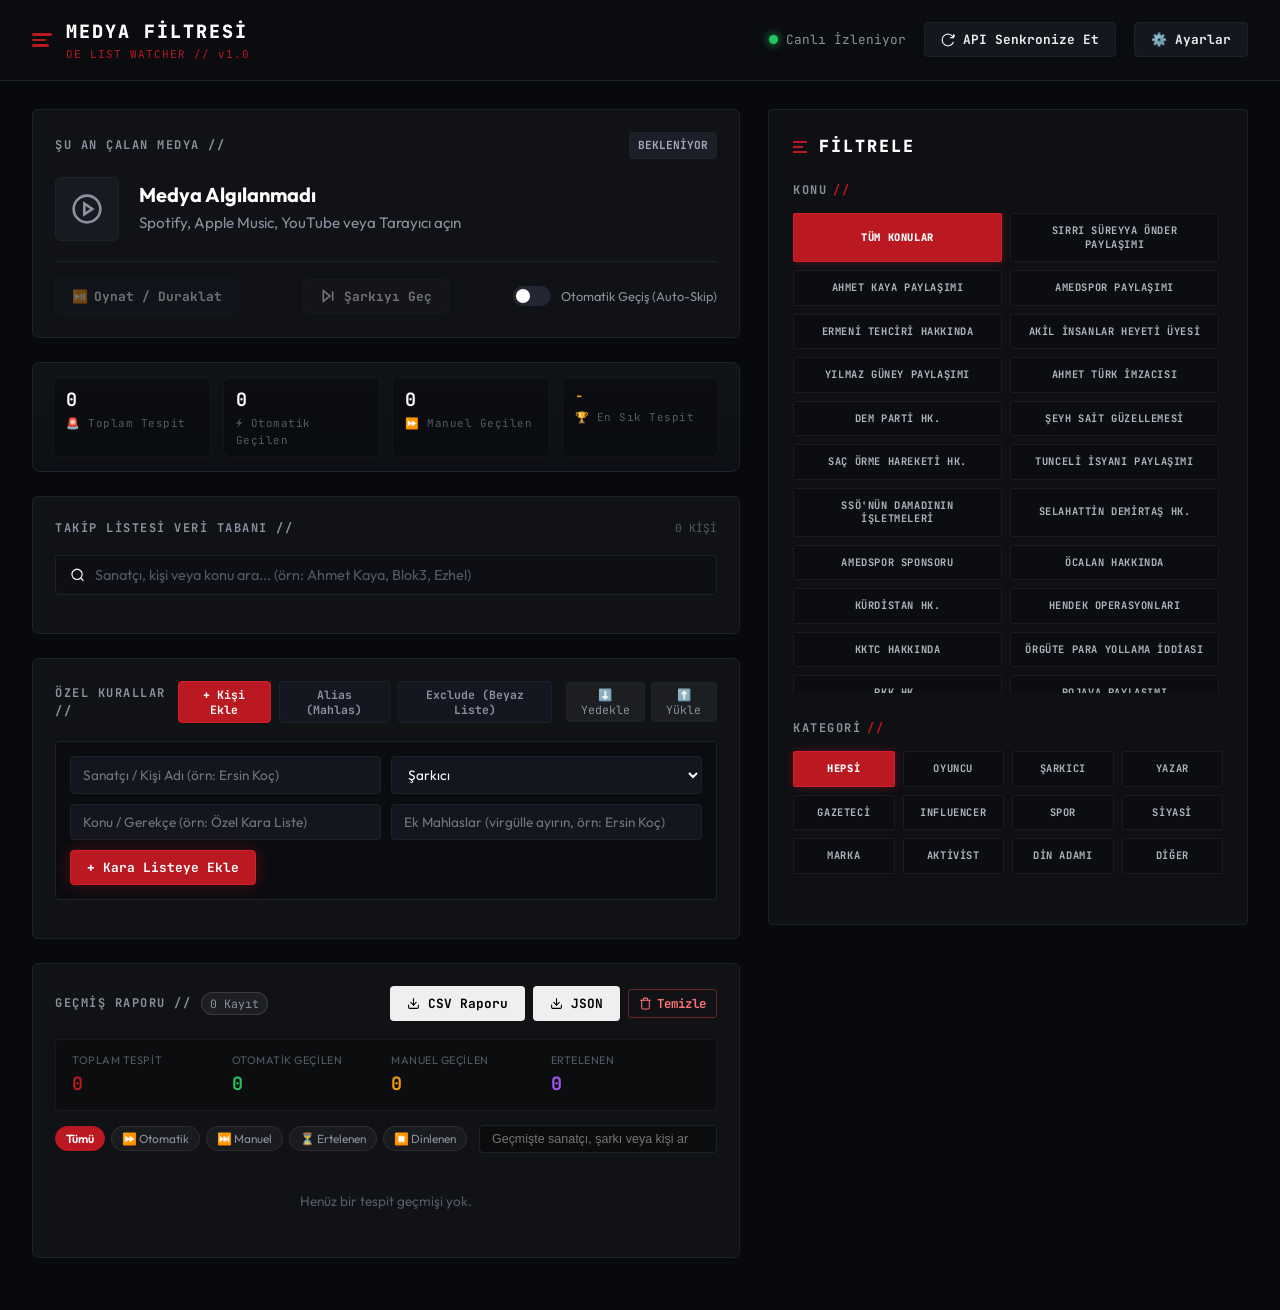
==== commit bab88718: "fix: replace Bayhan with Ersin Koç everywhere and make content reveal button robust against event ca" ====
--- a/pkg/web/static/index.html
+++ b/pkg/web/static/index.html
@@ -207,7 +207,7 @@
           <div class="rule-tab-pane active" id="tabAddPerson">
             <form id="formAddPerson" class="rules-form">
               <div class="form-row">
-                <input type="text" id="customPersonName" placeholder="Sanatçı / Kişi Adı (örn: Bayhan)" required>
+                <input type="text" id="customPersonName" placeholder="Sanatçı / Kişi Adı (örn: Ersin Koç)" required>
                 <select id="customPersonTag">
                   <option value="Şarkıcı">Şarkıcı</option>
                   <option value="Oyuncu">Oyuncu</option>
@@ -224,7 +224,7 @@
               </div>
               <div class="form-row">
                 <input type="text" id="customPersonTopic" placeholder="Konu / Gerekçe (örn: Özel Kara Liste)">
-                <input type="text" id="customPersonAliases" placeholder="Ek Mahlaslar (virgülle ayırın, örn: Bayhan Gürhan)">
+                <input type="text" id="customPersonAliases" placeholder="Ek Mahlaslar (virgülle ayırın, örn: Ersin Koç)">
               </div>
               <button type="submit" class="btn btn-danger">+ Kara Listeye Ekle</button>
             </form>
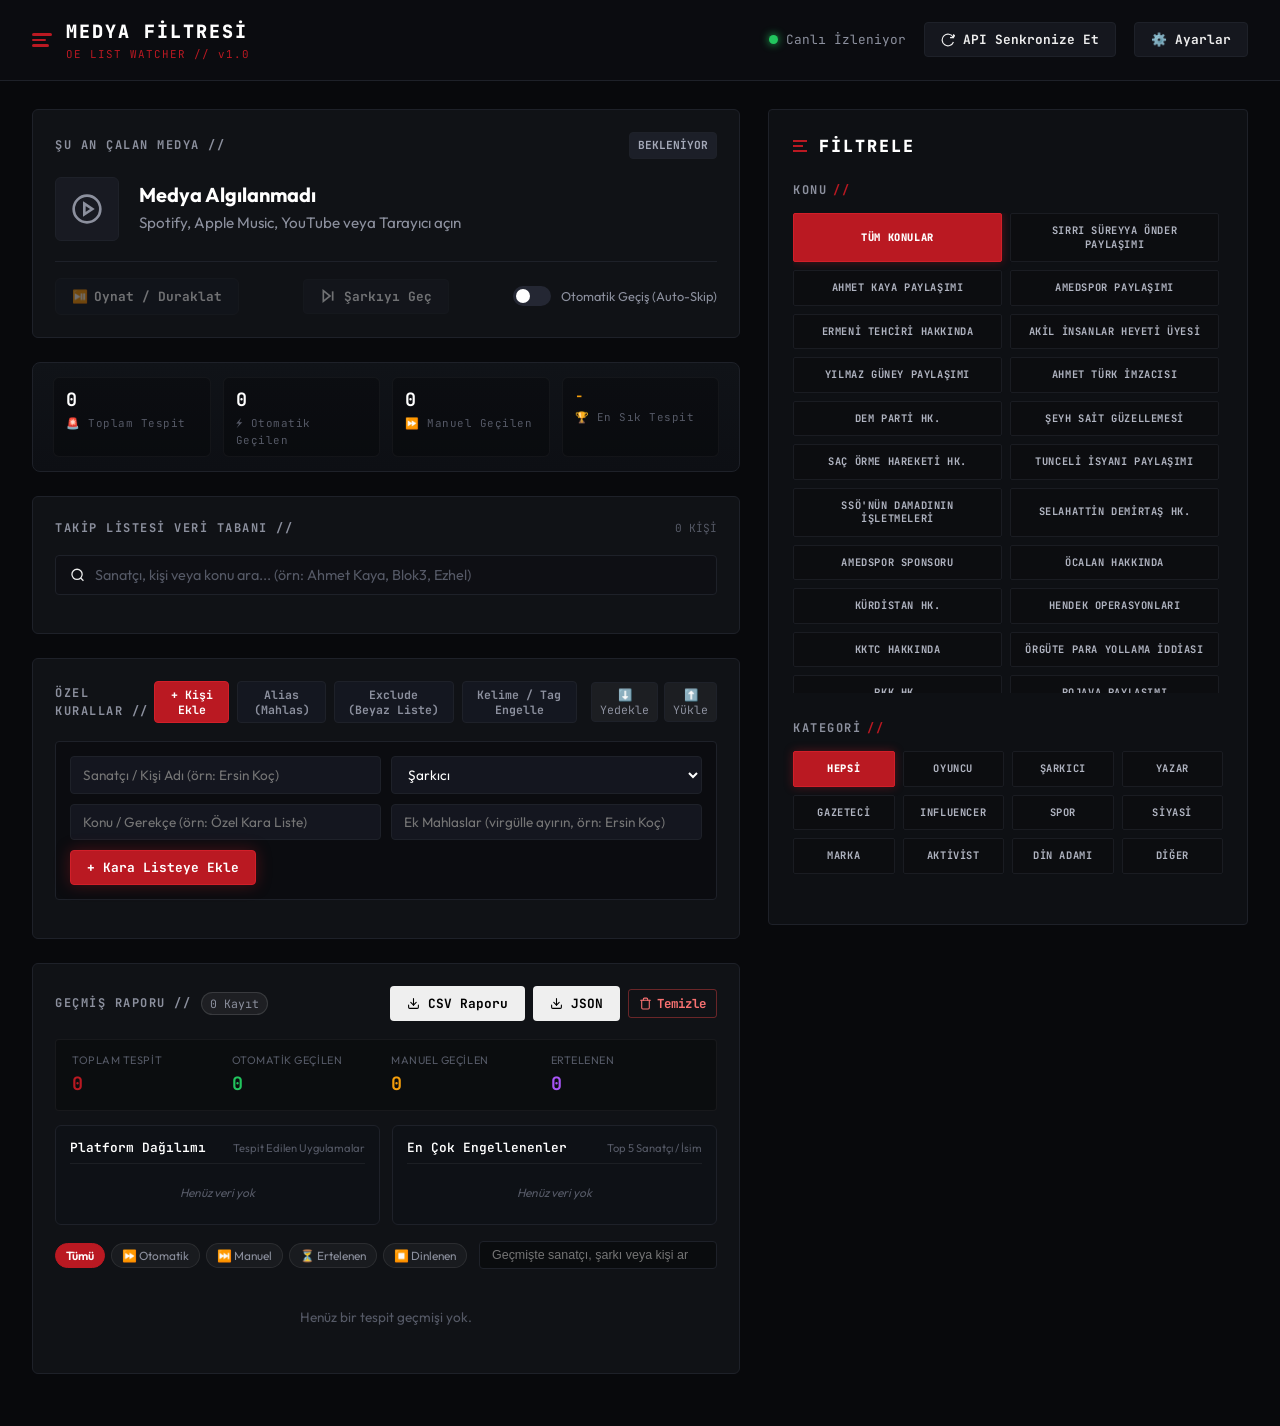
==== commit b9697772: "feat: add context menu, deep thumbnail shielding, custom keywords, discord/telegram webhooks, visual" ====
--- a/pkg/web/static/index.html
+++ b/pkg/web/static/index.html
@@ -194,6 +194,7 @@
                 <button class="rule-tab-btn active" data-tab="tabAddPerson">+ Kişi Ekle</button>
                 <button class="rule-tab-btn" data-tab="tabAlias">Alias (Mahlas)</button>
                 <button class="rule-tab-btn" data-tab="tabExclude">Exclude (Beyaz Liste)</button>
+                <button class="rule-tab-btn" data-tab="tabKeyword">Kelime / Tag Engelle</button>
               </div>
               <div class="rules-io-btns">
                 <button id="btnExportRules" class="btn-micro" title="Özel kuralları JSON olarak indir">⬇️ Yedekle</button>
@@ -247,14 +248,26 @@
 
           <!-- Tab 3: Exclude List (Whitelist) -->
           <div class="rule-tab-pane" id="tabExclude" style="display: none;">
-            <p class="rule-desc">Bu listedeki sanatçı veya isimler kara listede eşleşse dahi ASLA uyarılmaz veya geçilmez.</p>
+            <p class="rule-desc">Bu listedeki sanatçı, şarkı veya web URL / alan adları (örn: <code>https://github.com/bysinbin/oe-watcher</code>) eşleşse dahi ASLA uyarılmaz, atlanmaz ve eklentide engellenmez.</p>
             <form id="formAddExclude" class="rules-form">
               <div class="form-row">
-                <input type="text" id="excludeName" placeholder="Muaf Tutulacak Sanatçı / Şarkı (örn: Ahmet Aslan)" required>
+                <input type="text" id="excludeName" placeholder="Muaf Tutulacak Sanatçı / İsim veya URL (örn: https://github.com/bysinbin/oe-watcher)" required>
                 <button type="submit" class="btn btn-secondary">+ Beyaz Listeye Ekle</button>
               </div>
             </form>
             <div class="custom-items-list" id="customExcludeList"></div>
+          </div>
+
+          <!-- Tab 4: Custom Keywords / Hashtags -->
+          <div class="rule-tab-pane" id="tabKeyword" style="display: none;">
+            <p class="rule-desc">Medyada, şarkı adında, video başlığında veya tarayıcı sayfalarında bu kelimeler/hashtagler geçtiğinde içerik uyarılır ve kalkanlanır.</p>
+            <form id="formAddKeyword" class="rules-form">
+              <div class="form-row">
+                <input type="text" id="keywordInput" placeholder="Engellenecek Kelime veya Hashtag (örn: #boykot, sponsorlu, vb.)" required>
+                <button type="submit" class="btn btn-danger">+ Kelimeyi Engelle</button>
+              </div>
+            </form>
+            <div class="custom-items-list" id="customKeywordsList"></div>
           </div>
         </div>
 
@@ -298,6 +311,28 @@
             <div class="hist-stat-item">
               <span class="hist-stat-label">Ertelenen</span>
               <span class="hist-stat-val text-purple" id="histStatSnoozed">0</span>
+            </div>
+          </div>
+
+          <!-- Visual Analytics & Charts -->
+          <div class="history-analytics-grid" id="historyAnalyticsGrid">
+            <div class="analytics-card">
+              <div class="analytics-title">
+                <span>Platform Dağılımı</span>
+                <span class="analytics-sub">Tespit Edilen Uygulamalar</span>
+              </div>
+              <div class="platform-bars" id="platformBarsContainer">
+                <div class="empty-mini-state">Henüz veri yok</div>
+              </div>
+            </div>
+            <div class="analytics-card">
+              <div class="analytics-title">
+                <span>En Çok Engellenenler</span>
+                <span class="analytics-sub">Top 5 Sanatçı / İsim</span>
+              </div>
+              <div class="top-blocked-bars" id="topBlockedBarsContainer">
+                <div class="empty-mini-state">Henüz veri yok</div>
+              </div>
             </div>
           </div>
 
@@ -478,6 +513,17 @@
                 <span>Harf ve yazım hatalarında Levenshtein benzerlik skoru ile yakalar.</span>
               </div>
             </div>
+
+            <div class="settings-switch-item">
+              <label class="switch">
+                <input type="checkbox" id="cfgEnableSkipToast">
+                <span class="slider"></span>
+              </label>
+              <div class="switch-meta">
+                <strong>Otomatik Geçiş Bildirimi (Skip Toast)</strong>
+                <span>Şarkı otomatik atlandığında mini masaüstü bildirimi gösterilir.</span>
+              </div>
+            </div>
           </div>
 
           <!-- Slider: Fuzzy Threshold -->
@@ -519,8 +565,39 @@
             </div>
           </div>
 
+          <!-- Webhook Integrations Section -->
+          <div class="settings-section-divider">
+            <span>WEBHOOK & CANLI BİLDİRİM ENTEGRASYONLARI //</span>
+          </div>
+
+          <div class="settings-webhook-box">
+            <div class="settings-field">
+              <label for="cfgDiscordWebhook">Discord Webhook URL:</label>
+              <div class="input-with-btn">
+                <input type="url" id="cfgDiscordWebhook" placeholder="https://discord.com/api/webhooks/...">
+                <button type="button" class="btn btn-sm btn-outline" id="btnTestDiscord">Discord Testi</button>
+              </div>
+              <span class="field-subtext">Tespit edilen içerikler Discord kanalınıza zengin embed kartı olarak iletilir.</span>
+            </div>
+
+            <div class="settings-row-pair" style="margin-top: 12px;">
+              <div class="settings-field">
+                <label for="cfgTelegramBotToken">Telegram Bot Token:</label>
+                <input type="text" id="cfgTelegramBotToken" placeholder="123456789:ABCdefGhIJKlmNoPQRsTUVwxyZ">
+              </div>
+              <div class="settings-field">
+                <label for="cfgTelegramChatID">Telegram Chat ID:</label>
+                <div class="input-with-btn">
+                  <input type="text" id="cfgTelegramChatID" placeholder="-100123456789 veya 12345678">
+                  <button type="button" class="btn btn-sm btn-outline" id="btnTestTelegram">Telegram Testi</button>
+                </div>
+              </div>
+            </div>
+            <span class="field-subtext">Telegram botunuz üzerinden grubunuza veya özel sohbetinize anında alarm gönderilir.</span>
+          </div>
+
           <!-- Password, Web Port & Auto-Sync -->
-          <div class="settings-row-pair">
+          <div class="settings-row-pair" style="margin-top: 14px;">
             <div class="settings-field">
               <label for="cfgWebPassword">Web Paneli Giriş Parolası:</label>
               <input type="text" id="cfgWebPassword" placeholder="Parola (örn: admin)">
--- a/pkg/web/static/style.css
+++ b/pkg/web/static/style.css
@@ -1700,4 +1700,151 @@
   }
 }
 
-
+/* Settings Webhook & Live Notifications */
+.settings-section-divider {
+  margin: 18px 0 10px;
+  padding-bottom: 6px;
+  border-bottom: 1px dashed rgba(255, 255, 255, 0.12);
+}
+
+.settings-section-divider span {
+  font-family: var(--font-mono);
+  font-size: 0.72rem;
+  letter-spacing: 0.08em;
+  color: var(--accent-red);
+  font-weight: 600;
+}
+
+.settings-webhook-box {
+  background: rgba(225, 29, 72, 0.04);
+  border: 1px solid rgba(225, 29, 72, 0.2);
+  border-radius: 6px;
+  padding: 12px 14px;
+  margin-bottom: 8px;
+}
+
+.input-with-btn {
+  display: flex;
+  gap: 8px;
+}
+
+.input-with-btn input {
+  flex: 1;
+}
+
+.input-with-btn .btn {
+  white-space: nowrap;
+  padding: 0 12px;
+  font-size: 0.75rem;
+}
+
+.field-subtext {
+  font-size: 0.72rem;
+  color: var(--text-muted);
+  margin-top: 3px;
+  display: block;
+}
+
+/* History Visual Analytics Grid */
+.history-analytics-grid {
+  display: grid;
+  grid-template-columns: 1fr 1fr;
+  gap: 12px;
+  margin: 12px 0 16px;
+}
+
+@media (max-width: 768px) {
+  .history-analytics-grid {
+    grid-template-columns: 1fr;
+  }
+}
+
+.analytics-card {
+  background: rgba(14, 16, 22, 0.75);
+  border: 1px solid var(--border-color);
+  border-radius: 6px;
+  padding: 12px 14px;
+}
+
+.analytics-title {
+  display: flex;
+  justify-content: space-between;
+  align-items: baseline;
+  margin-bottom: 10px;
+  border-bottom: 1px solid rgba(255, 255, 255, 0.06);
+  padding-bottom: 6px;
+}
+
+.analytics-title span:first-child {
+  font-family: var(--font-mono);
+  font-size: 0.8rem;
+  font-weight: 600;
+  color: #fff;
+}
+
+.analytics-sub {
+  font-size: 0.7rem;
+  color: var(--text-muted);
+}
+
+.platform-bars, .top-blocked-bars {
+  display: flex;
+  flex-direction: column;
+  gap: 8px;
+}
+
+.mini-bar-item {
+  display: flex;
+  flex-direction: column;
+  gap: 3px;
+}
+
+.mini-bar-header {
+  display: flex;
+  justify-content: space-between;
+  font-size: 0.74rem;
+  font-family: var(--font-mono);
+}
+
+.mini-bar-label {
+  color: var(--text-secondary);
+  display: flex;
+  align-items: center;
+  gap: 6px;
+}
+
+.mini-bar-count {
+  font-weight: 700;
+  color: #fff;
+}
+
+.mini-bar-track {
+  height: 6px;
+  background: rgba(255, 255, 255, 0.06);
+  border-radius: 3px;
+  overflow: hidden;
+  position: relative;
+}
+
+.mini-bar-fill {
+  height: 100%;
+  border-radius: 3px;
+  transition: width 0.4s ease;
+}
+
+.fill-red { background: linear-gradient(90deg, #e11d48, #f43f5e); }
+.fill-blue { background: linear-gradient(90deg, #3b82f6, #60a5fa); }
+.fill-green { background: linear-gradient(90deg, #10b981, #34d399); }
+.fill-amber { background: linear-gradient(90deg, #f59e0b, #fbbf24); }
+.fill-purple { background: linear-gradient(90deg, #8b5cf6, #a78bfa); }
+
+.empty-mini-state {
+  font-size: 0.75rem;
+  color: var(--text-muted);
+  text-align: center;
+  padding: 10px 0;
+  font-style: italic;
+}
+
+
+
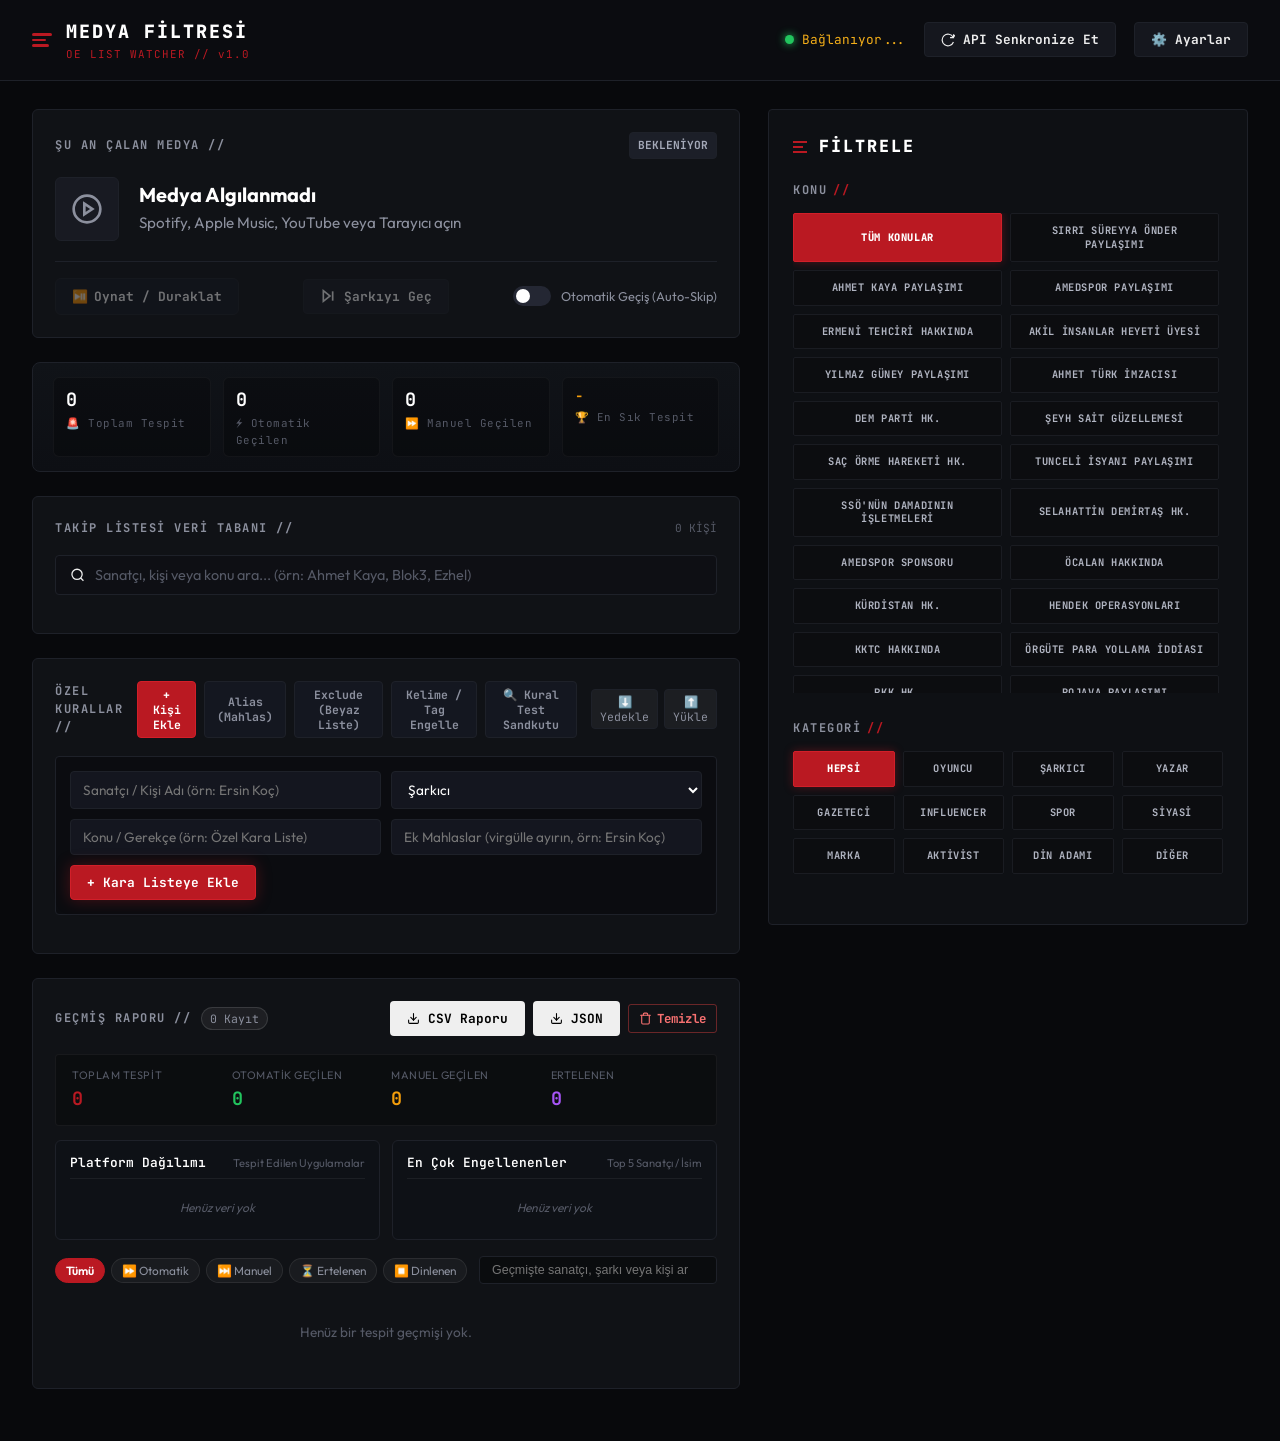
==== commit 22009968: "feat: complete ecosystem upgrade with system tray, adaptive polling, suffix matching, sandbox, spoti" ====
--- a/pkg/web/static/index.html
+++ b/pkg/web/static/index.html
@@ -195,6 +195,7 @@
                 <button class="rule-tab-btn" data-tab="tabAlias">Alias (Mahlas)</button>
                 <button class="rule-tab-btn" data-tab="tabExclude">Exclude (Beyaz Liste)</button>
                 <button class="rule-tab-btn" data-tab="tabKeyword">Kelime / Tag Engelle</button>
+                <button class="rule-tab-btn" data-tab="tabTestRule">🔍 Kural Test Sandkutu</button>
               </div>
               <div class="rules-io-btns">
                 <button id="btnExportRules" class="btn-micro" title="Özel kuralları JSON olarak indir">⬇️ Yedekle</button>
--- a/pkg/web/static/style.css
+++ b/pkg/web/static/style.css
@@ -1848,3 +1848,46 @@
 
 
 
+
+/* Rule Test Sandbox */
+.test-rule-result-box {
+  margin-top: 14px;
+  padding: 14px 18px;
+  border-radius: 6px;
+  font-size: 0.85rem;
+  line-height: 1.5;
+  transition: all 0.2s ease;
+}
+.test-rule-result-box.matched {
+  background: rgba(225, 29, 72, 0.12);
+  border: 1px solid rgba(225, 29, 72, 0.4);
+  color: #fff;
+}
+.test-rule-result-box.clean {
+  background: rgba(16, 185, 129, 0.12);
+  border: 1px solid rgba(16, 185, 129, 0.4);
+  color: #fff;
+}
+.test-rule-title {
+  font-weight: 700;
+  font-size: 0.95rem;
+  margin-bottom: 8px;
+  display: flex;
+  align-items: center;
+  gap: 8px;
+}
+.test-rule-details {
+  display: flex;
+  flex-direction: column;
+  gap: 4px;
+  color: var(--text-secondary);
+}
+.test-rule-badge {
+  display: inline-block;
+  padding: 2px 8px;
+  border-radius: 4px;
+  background: rgba(225, 29, 72, 0.25);
+  color: #ff859f;
+  font-weight: 600;
+  font-size: 0.75rem;
+}
